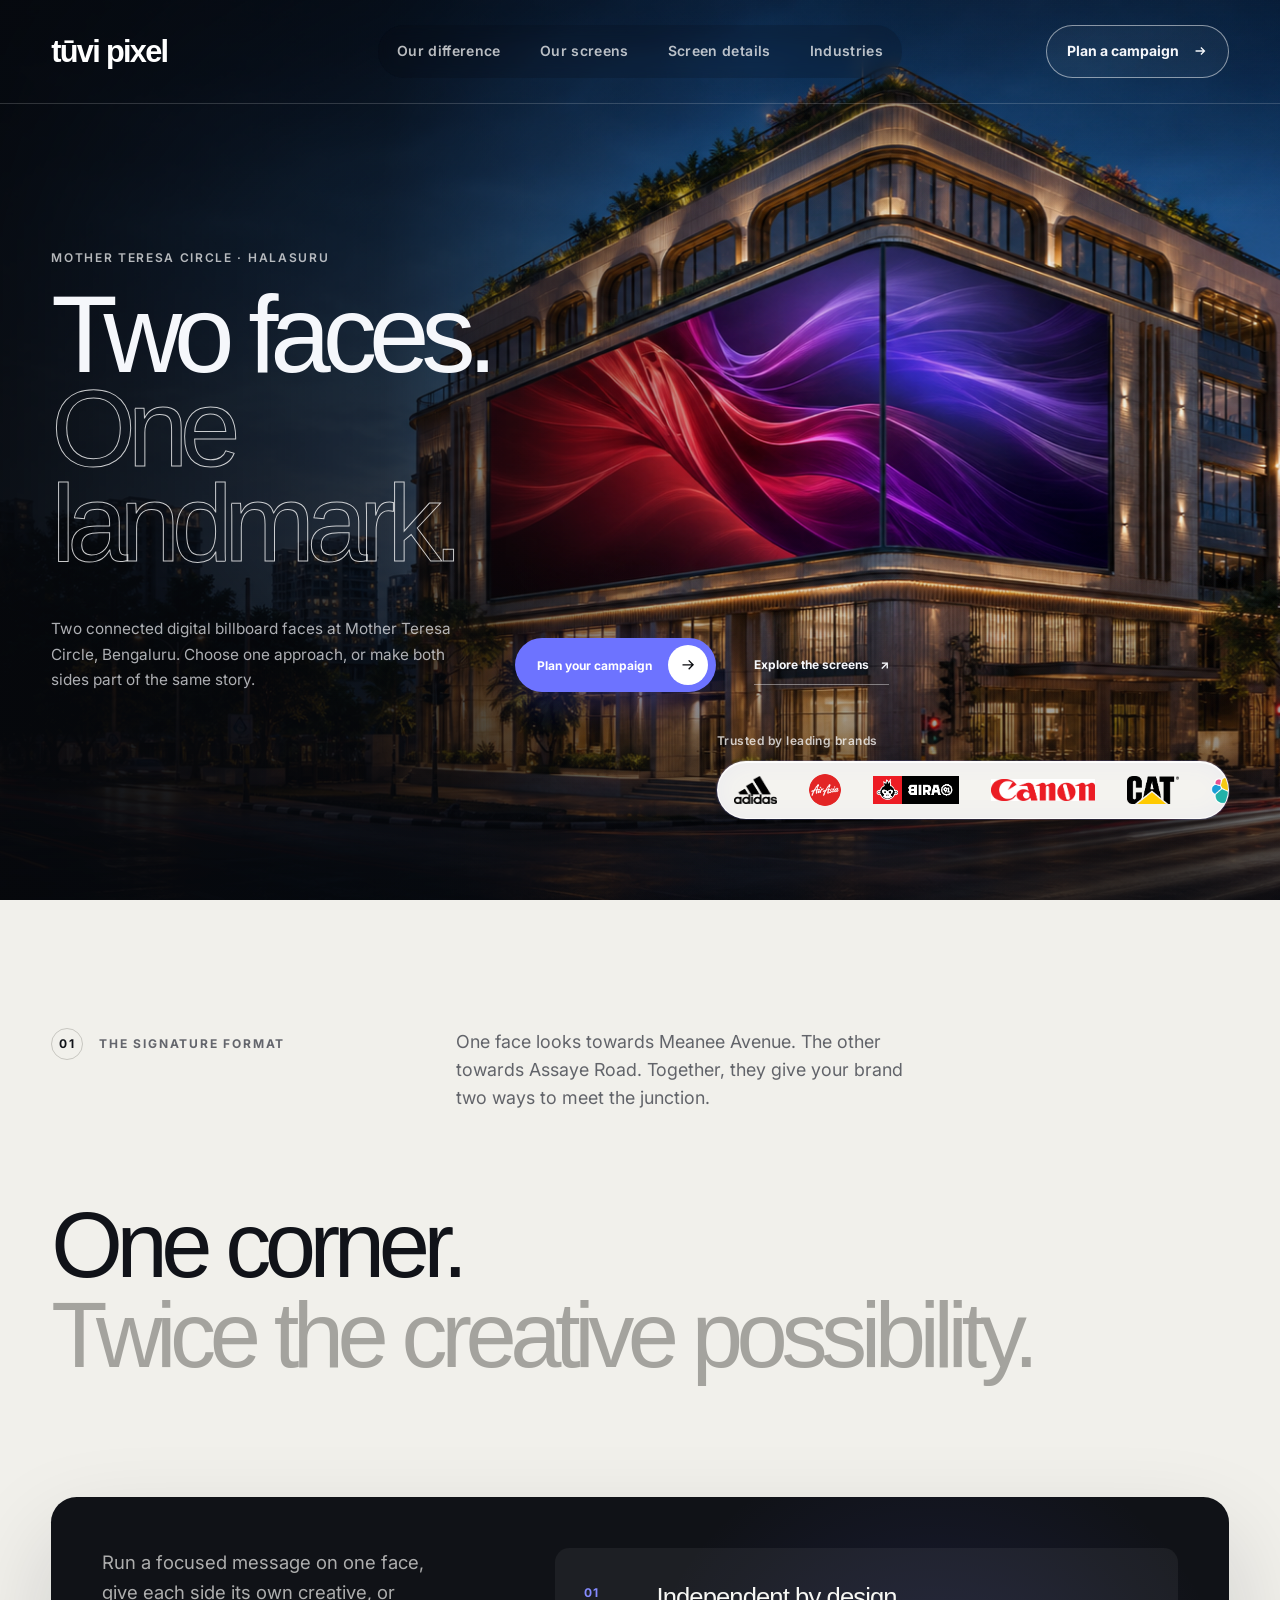
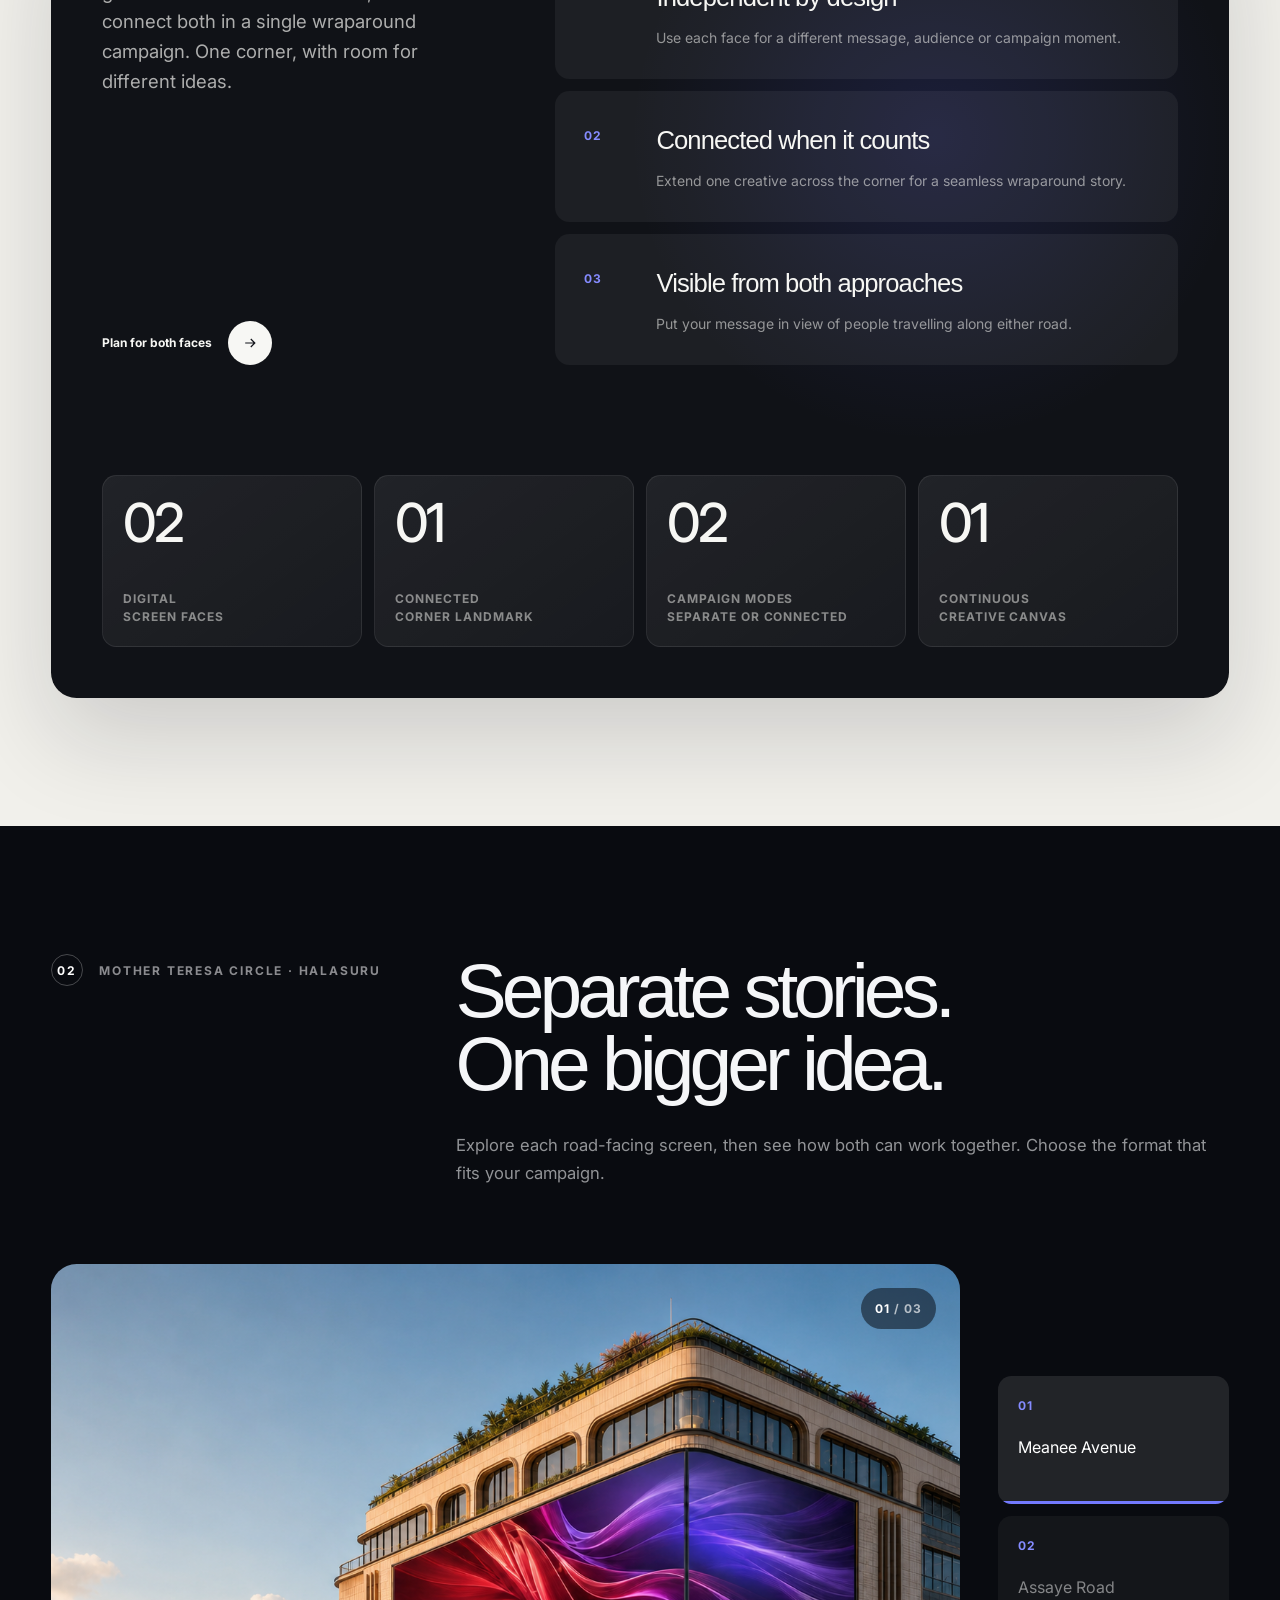
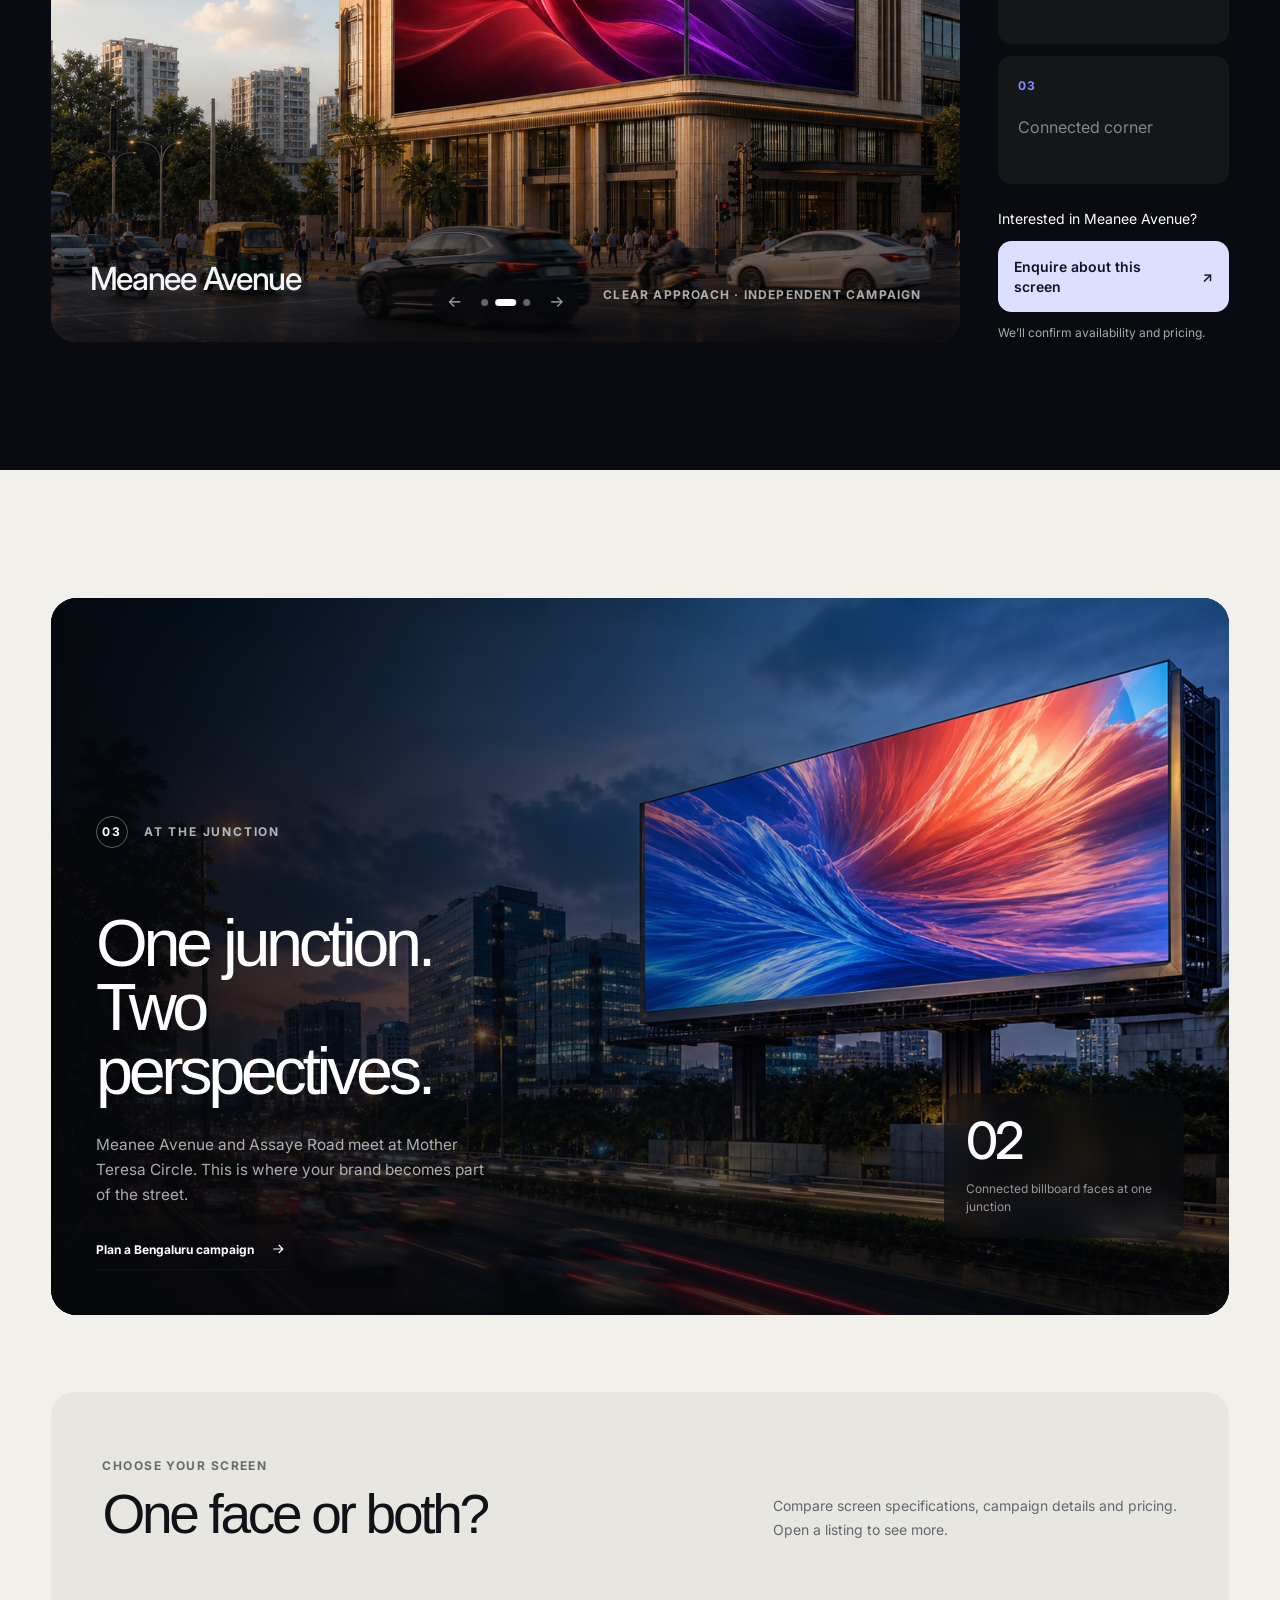
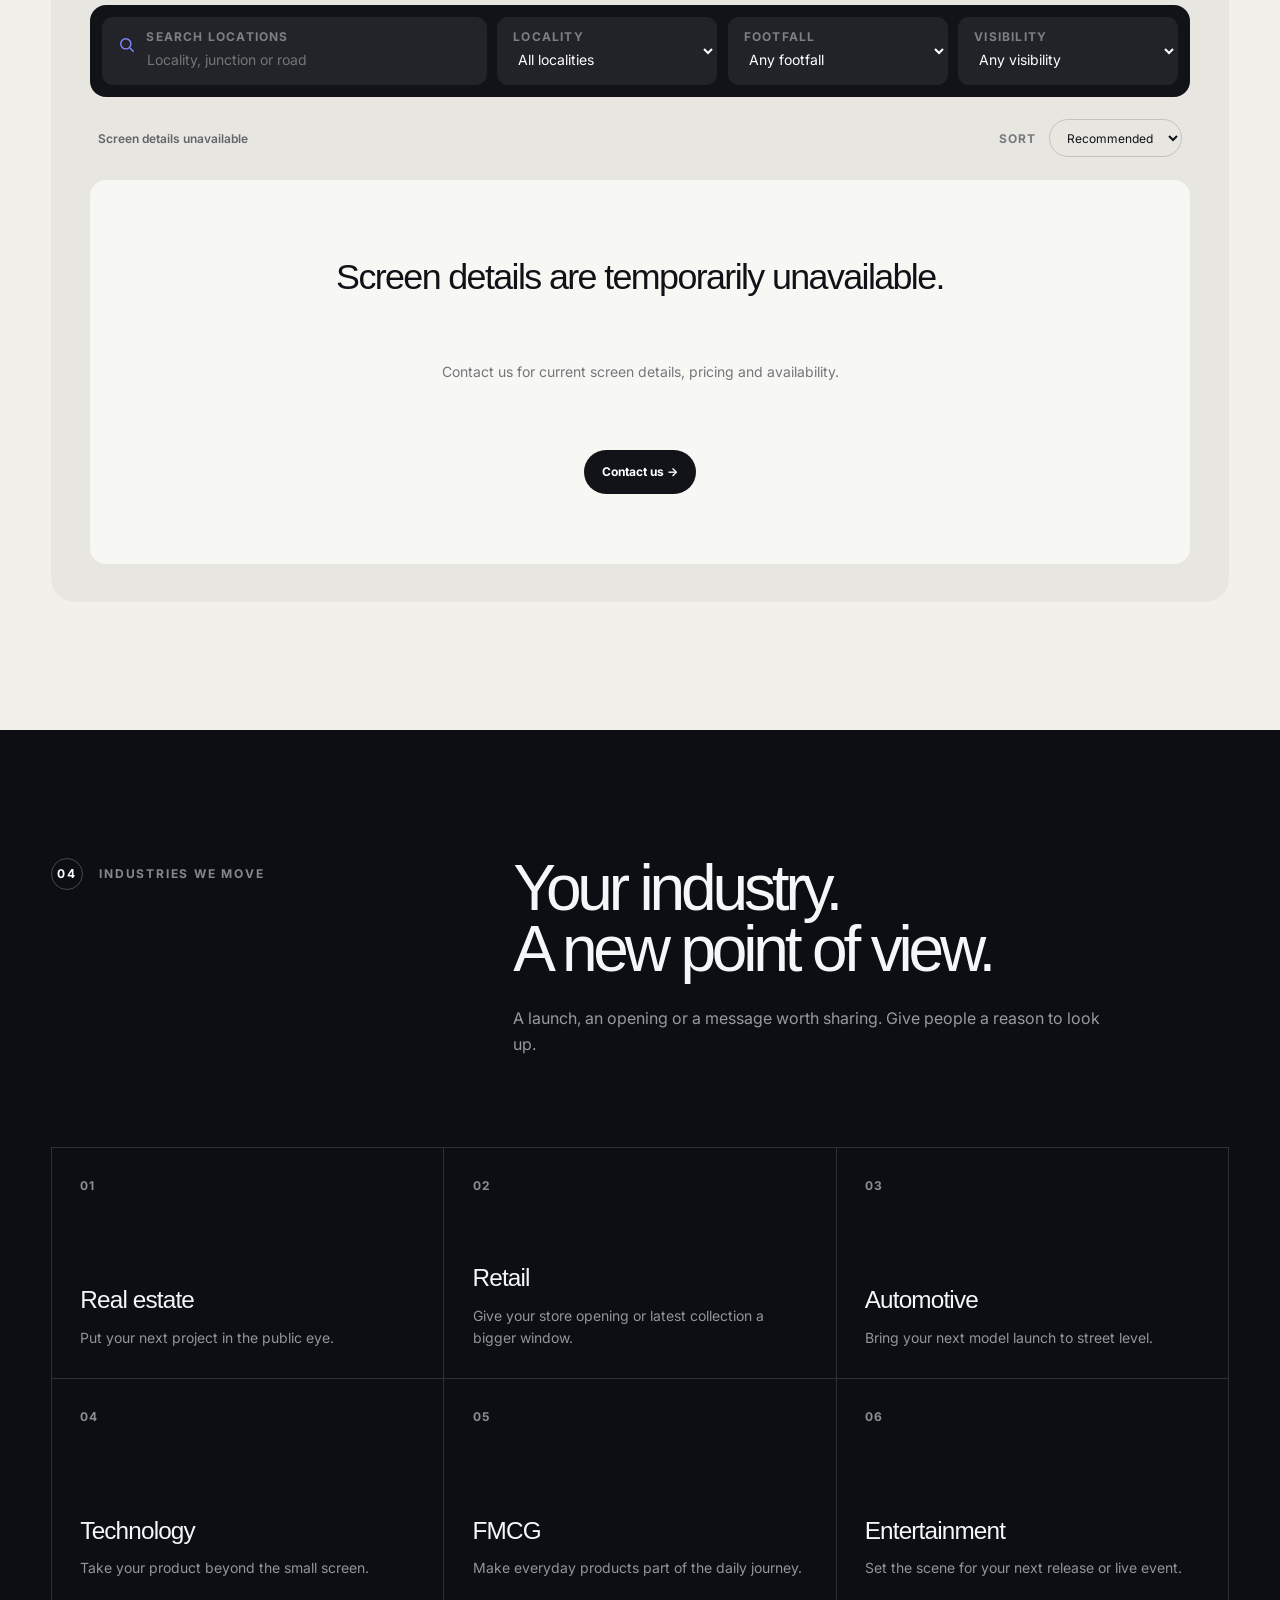
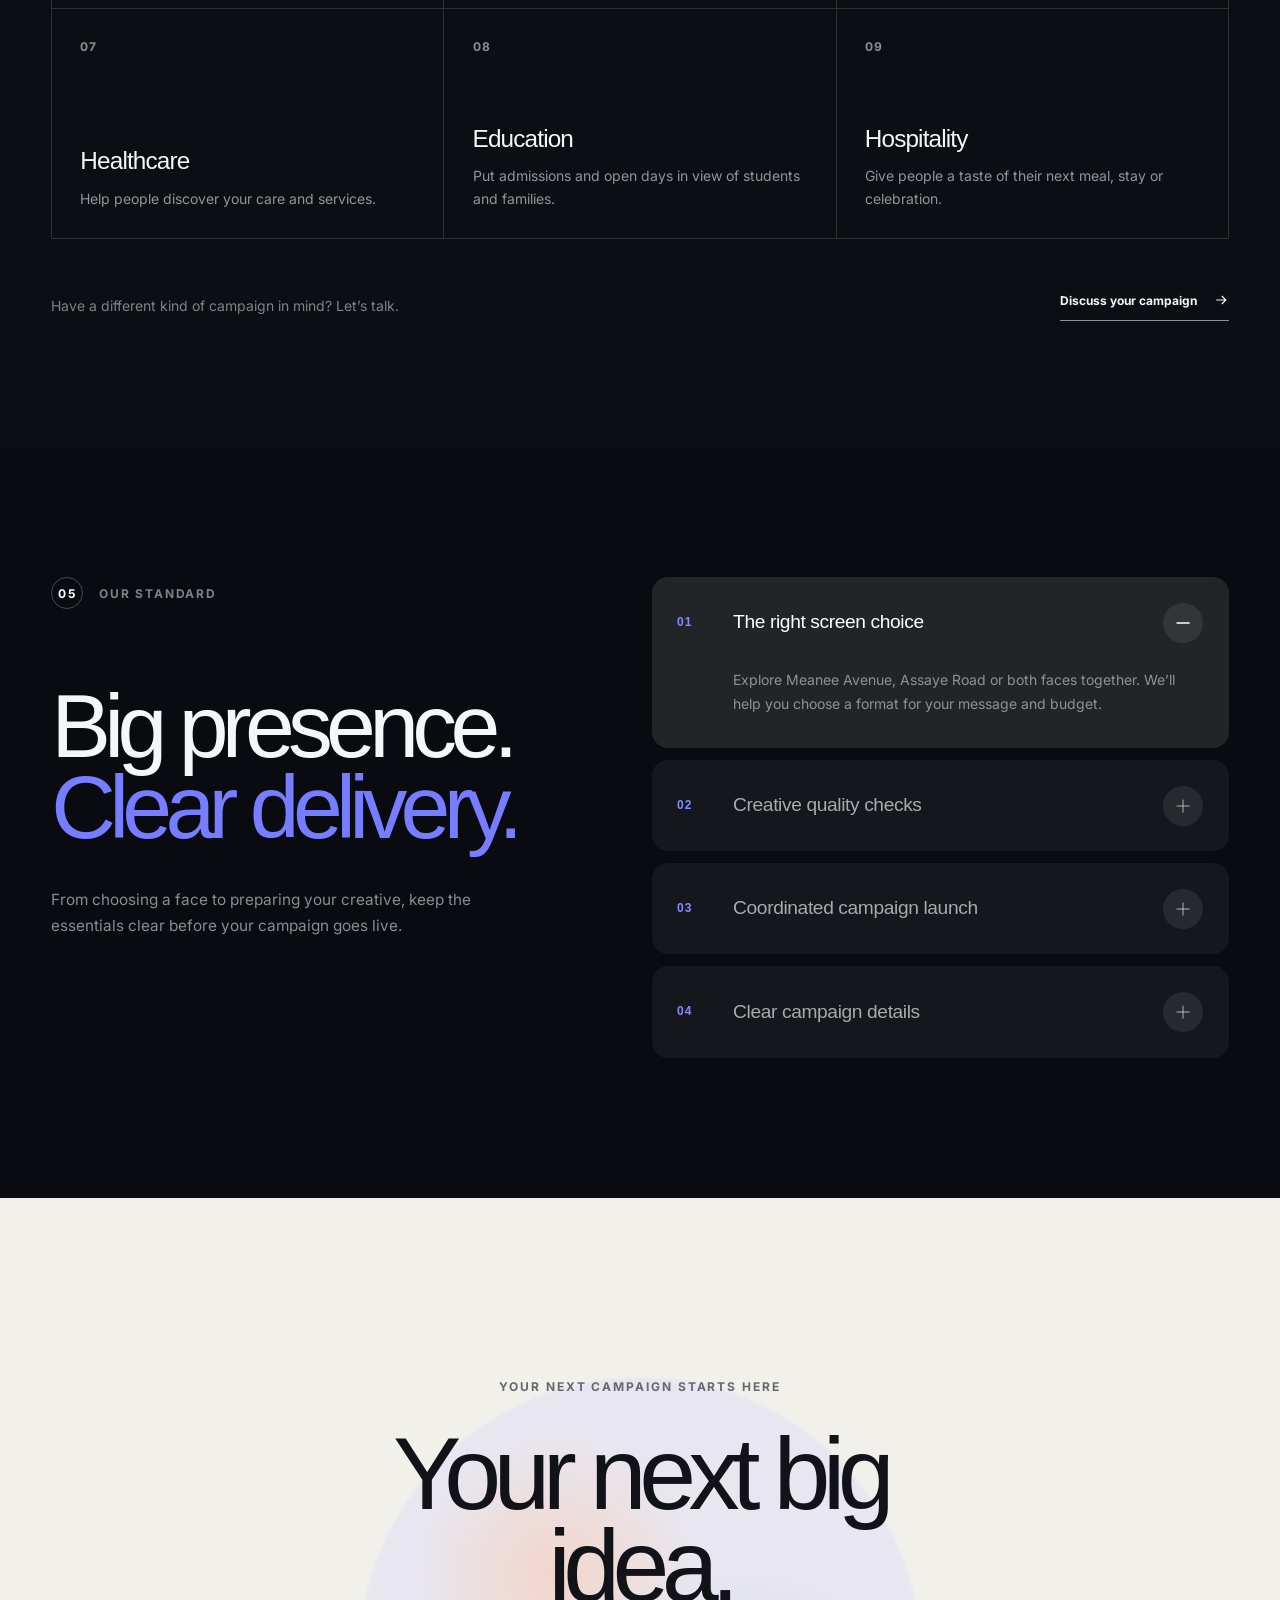
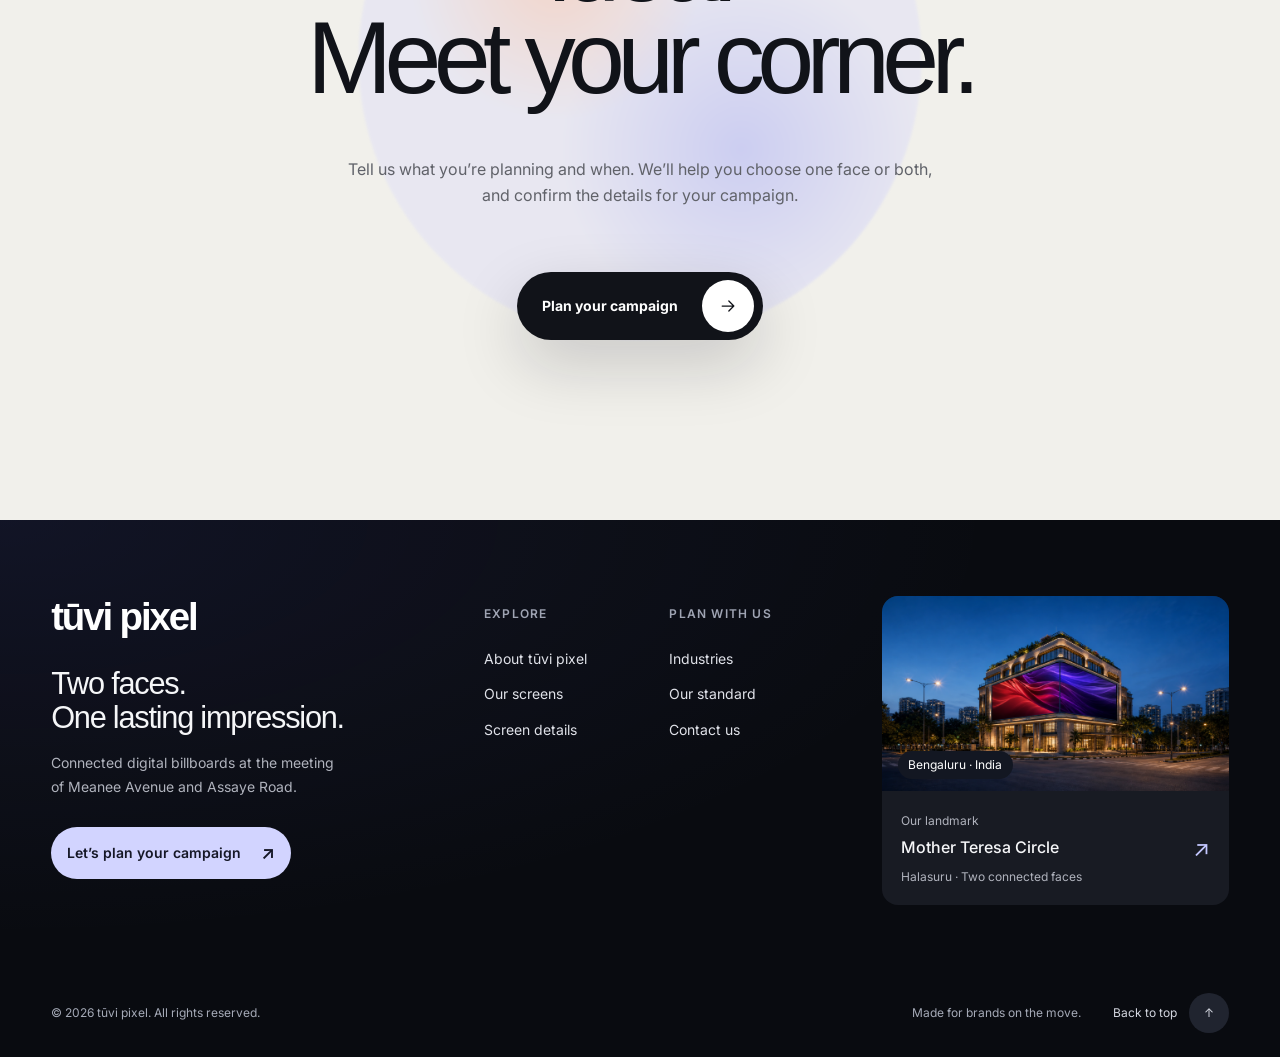
==== index.html @ e4ea53d4 "First commit" ====
<!doctype html>
<html lang="en">
  <head>
    <meta charset="UTF-8">
    <meta name="viewport" content="width=device-width, initial-scale=1">
    <meta
      name="description"
      content="Advertise with tūvi pixel at Mother Teresa Circle, Halasuru, Bengaluru. Choose Meanee Avenue, Assaye Road, or connect both billboard faces in one campaign."
    >
    <meta name="theme-color" content="#07090d">
    <title>tūvi pixel — Two Billboard Faces, One Landmark</title>
    <link rel="preload" href="assets/hero-corner-billboard-v2.png" as="image">
    <link rel="preconnect" href="https://fonts.googleapis.com">
    <link rel="preconnect" href="https://fonts.gstatic.com" crossorigin>
    <link href="https://fonts.googleapis.com/css2?family=Inter:wght@400;500;600;700&display=swap" rel="stylesheet">
    <link rel="stylesheet" href="styles.css">
    <link rel="SHORTCUT ICON" href="./assets/favicon.png">
    <script src="script.js" defer></script>
    <script src="inventory.js" defer></script>
  </head>
  <body>
    
    <a class="skip-link" href="#main-content">Skip to main content</a>

    <header class="site-header" data-header>
      <a class="brand" href="#" aria-label="tūvi pixel home">
        <!-- Text wordmark until approved logo artwork is available. -->
        <span class="brand__logo brand-wordmark">tūvi pixel</span>
      </a>

      <button
        class="menu-toggle"
        type="button"
        aria-expanded="false"
        aria-controls="primary-navigation"
        aria-label="Open navigation"
        data-menu-toggle
      >
        <span></span>
        <span></span>
      </button>

      <nav class="site-nav" id="primary-navigation" aria-label="Primary navigation" data-nav>
        <a href="#digital">Our difference</a>
        <a href="#formats">Our screens</a>
        <a href="#locations">Screen details</a>
        <a href="#industries">Industries</a>
      </nav>

      <a class="header-cta" href="contact.html">
        Plan a campaign
        <svg viewBox="0 0 18 18" aria-hidden="true">
          <path d="M4 9h10M10 5l4 4-4 4"></path>
        </svg>
      </a>
    </header>

    <main id="main-content">
      <section class="hero" aria-labelledby="hero-title">
        <div class="hero__media" aria-hidden="true">
          <img
            src="assets/hero-corner-billboard-v2.png"
            alt=""
            width="1680"
            height="943"
            fetchpriority="high"
            data-hero-image
          >
        </div>
        <div class="hero__shade" aria-hidden="true"></div>

        <div class="hero__content">
          <p class="hero__eyebrow reveal">Mother Teresa Circle · Halasuru</p>
          <h1 class="hero__title reveal" id="hero-title">
            Two faces.
            <span>One landmark.</span>
          </h1>

          <div class="hero__lower">
            <p class="hero__copy reveal">
              Two connected digital billboard faces at Mother Teresa Circle, Bengaluru.
              Choose one approach, or make both sides part of the same story.
            </p>

            <div class="hero__actions reveal">
              <a class="button button--primary" href="contact.html">
                Plan your campaign
                <span class="button__icon" aria-hidden="true">
                  <svg viewBox="0 0 20 20">
                    <path d="M4 10h12M11 5l5 5-5 5"></path>
                  </svg>
                </span>
              </a>
              <a class="text-link" href="#locations">
                Explore the screens
                <span aria-hidden="true">↗</span>
              </a>
            </div>
          </div>
        </div>

        <aside class="hero__proof reveal" aria-label="Selected client brands">
          <p>Trusted by leading brands</p>
          <div class="client-logo-marquee">
            <div class="client-logo-track">
              <div class="client-logo-group">
                <img src="assets/Client_Logos/addidas.png" alt="Adidas">
                <img src="assets/Client_Logos/airasia.jpg" alt="AirAsia">
                <img src="assets/Client_Logos/bira.png" alt="Bira">
                <img src="assets/Client_Logos/canon.jpg" alt="Canon">
                <img src="assets/Client_Logos/cat.png" alt="CAT">
                <img src="assets/Client_Logos/elastic.png" alt="Elastic">
                <img src="assets/Client_Logos/finastra.png" alt="Finastra">
                <img src="assets/Client_Logos/ge.jpg" alt="GE">
                <img src="assets/Client_Logos/RA.jpg" alt="RA">
                <img src="assets/Client_Logos/redhat.png" alt="Red Hat">
              </div>
              <div class="client-logo-group" aria-hidden="true">
                <img src="assets/Client_Logos/addidas.png" alt="">
                <img src="assets/Client_Logos/airasia.jpg" alt="">
                <img src="assets/Client_Logos/bira.png" alt="">
                <img src="assets/Client_Logos/canon.jpg" alt="">
                <img src="assets/Client_Logos/cat.png" alt="">
                <img src="assets/Client_Logos/elastic.png" alt="">
                <img src="assets/Client_Logos/finastra.png" alt="">
                <img src="assets/Client_Logos/ge.jpg" alt="">
                <img src="assets/Client_Logos/RA.jpg" alt="">
                <img src="assets/Client_Logos/redhat.png" alt="">
              </div>
            </div>
          </div>
        </aside>

      </section>

      <!-- Company introduction: establishes the brand position after the visual hero. -->
      <section class="introduction" id="digital" aria-labelledby="introduction-title">
        <div class="introduction__top scroll-reveal">
          <p class="section-label">
            <span>01</span>
            The signature format
          </p>
          <p class="introduction__lead">
            One face looks towards Meanee Avenue. The other towards Assaye Road.
            Together, they give your brand two ways to meet the junction.
          </p>
        </div>

        <div class="introduction__statement scroll-reveal">
          <h2 id="introduction-title">
            One corner.
            <span>Twice the creative possibility.</span>
          </h2>
        </div>

        <!-- Interactive value panel: a concise summary without repeating the hero imagery. -->
        <div class="impact-panel scroll-reveal" data-impact-panel>
          <div class="impact-panel__glow" aria-hidden="true"></div>

          <div class="impact-panel__intro">
            <p>
              Run a focused message on one face, give each side its own creative,
              or connect both in a single wraparound campaign.
              One corner, with room for different ideas.
            </p>

            <a class="impact-panel__link" href="#about">
              Plan for both faces
              <span aria-hidden="true">
                <svg viewBox="0 0 20 20">
                  <path d="M4 10h12M11 5l5 5-5 5"></path>
                </svg>
              </span>
            </a>
          </div>

          <div class="impact-panel__features">
            <article class="impact-feature">
              <span class="impact-feature__number">01</span>
              <div>
                <h3>Independent by design</h3>
                <p>Use each face for a different message, audience or campaign moment.</p>
              </div>
            </article>

            <article class="impact-feature">
              <span class="impact-feature__number">02</span>
              <div>
                <h3>Connected when it counts</h3>
                <p>Extend one creative across the corner for a seamless wraparound story.</p>
              </div>
            </article>

            <article class="impact-feature">
              <span class="impact-feature__number">03</span>
              <div>
                <h3>Visible from both approaches</h3>
                <p>Put your message in view of people travelling along either road.</p>
              </div>
            </article>
          </div>

          <!-- Product facts use only confirmed characteristics of the paired display. -->
          <div class="impact-panel__metrics" aria-label="Connected billboard format snapshot">
            <div>
              <strong>02</strong>
              <span>Digital<br>screen faces</span>
            </div>
            <div>
              <strong>01</strong>
              <span>Connected<br>corner landmark</span>
            </div>
            <div>
              <strong>02</strong>
              <span>Campaign modes<br>Separate or connected</span>
            </div>
            <div>
              <strong>01</strong>
              <span>Continuous<br>creative canvas</span>
            </div>
          </div>
        </div>
      </section>

      <!-- Paired-screen showcase: the same landmark can work in three creative modes. -->
      <section class="showcase" id="formats" aria-labelledby="showcase-title" data-showcase>
        <div class="showcase__header scroll-reveal">
          <p class="showcase__label">
            <span>02</span>
            Mother Teresa Circle · Halasuru
          </p>

          <div>
            <h2 id="showcase-title">Separate stories.<br>One bigger idea.</h2>
            <p>
              Explore each road-facing screen, then see how both can work together.
              Choose the format that fits your campaign.
            </p>
          </div>
        </div>

        <div class="showcase__stage scroll-reveal">
          <!-- Images share one frame and crossfade when a format tab is selected. -->
          <div class="showcase__images" aria-live="polite">
            <figure class="showcase-slide is-active" data-showcase-slide="0">
              <!-- Each approach has clear, active-street and campaign-led views. -->
              <div class="showcase-slide__gallery" data-slide-gallery>
                <img
                  class="is-active"
                  src="assets/meanee-avenue-01-clear.png"
                  alt="Clear view of the connected billboard from Meanee Avenue"
                  width="1672"
                  height="941"
                  loading="lazy"
                  data-gallery-image
                >
                <img
                  src="assets/meanee-avenue-02-street.png"
                  alt="Meanee Avenue billboard view with Bengaluru traffic and pedestrians"
                  width="1672"
                  height="941"
                  loading="lazy"
                  data-gallery-image
                >
                <img
                  src="assets/meanee-avenue-03-night.png"
                  alt="Night campaign view of the billboard from Meanee Avenue"
                  width="1672"
                  height="941"
                  loading="lazy"
                  data-gallery-image
                >
              </div>
              <figcaption>
                <span>Meanee Avenue</span>
                <span>Clear approach · Independent campaign</span>
              </figcaption>
              <div class="showcase-gallery-nav">
                <button type="button" data-gallery-previous aria-label="Previous Meanee Avenue image">←</button>
                <div class="showcase-gallery-dots" aria-label="Meanee Avenue image navigation">
                  <button class="is-active" type="button" data-gallery-dot="0" aria-label="Show Meanee Avenue image 1" aria-current="true"></button>
                  <button type="button" data-gallery-dot="1" aria-label="Show Meanee Avenue image 2"></button>
                  <button type="button" data-gallery-dot="2" aria-label="Show Meanee Avenue image 3"></button>
                </div>
                <button type="button" data-gallery-next aria-label="Next Meanee Avenue image">→</button>
              </div>
            </figure>

            <figure class="showcase-slide" data-showcase-slide="1" aria-hidden="true">
              <div class="showcase-slide__gallery" data-slide-gallery>
                <img
                  class="is-active"
                  src="assets/assaye-road-01-clear.png"
                  alt="Clear view of the connected billboard from Assaye Road"
                  width="1672"
                  height="941"
                  loading="lazy"
                  data-gallery-image
                >
                <img
                  src="assets/assaye-road-02-street.png"
                  alt="Assaye Road billboard view with Bengaluru traffic and pedestrians"
                  width="1672"
                  height="941"
                  loading="lazy"
                  data-gallery-image
                >
                <img
                  src="assets/assaye-road-03-evening.png"
                  alt="Evening campaign view of the billboard from Assaye Road"
                  width="1672"
                  height="941"
                  loading="lazy"
                  data-gallery-image
                >
              </div>
              <figcaption>
                <span>Assaye Road</span>
                <span>Second approach · Independent campaign</span>
              </figcaption>
              <div class="showcase-gallery-nav">
                <button type="button" data-gallery-previous aria-label="Previous Assaye Road image">←</button>
                <div class="showcase-gallery-dots" aria-label="Assaye Road image navigation">
                  <button class="is-active" type="button" data-gallery-dot="0" aria-label="Show Assaye Road image 1" aria-current="true"></button>
                  <button type="button" data-gallery-dot="1" aria-label="Show Assaye Road image 2"></button>
                  <button type="button" data-gallery-dot="2" aria-label="Show Assaye Road image 3"></button>
                </div>
                <button type="button" data-gallery-next aria-label="Next Assaye Road image">→</button>
              </div>
            </figure>

            <figure class="showcase-slide" data-showcase-slide="2" aria-hidden="true">
              <div class="showcase-slide__gallery" data-slide-gallery>
                <img
                  class="is-active"
                  src="assets/mother-teresa-circle-01-clear.png"
                  alt="Clear corner view of both billboard faces at Mother Teresa Circle"
                  width="1672"
                  height="941"
                  loading="lazy"
                  data-gallery-image
                >
                <img
                  src="assets/mother-teresa-circle-02-junction.png"
                  alt="Active Mother Teresa Circle junction with both billboard faces visible"
                  width="1672"
                  height="941"
                  loading="lazy"
                  data-gallery-image
                >
                <img
                  src="assets/mother-teresa-circle-03-campaign.png"
                  alt="Night view of both screens working as one continuous corner canvas"
                  width="1672"
                  height="941"
                  loading="lazy"
                  data-gallery-image
                >
              </div>
              <figcaption>
                <span>Mother Teresa Circle</span>
                <span>Two faces · One seamless campaign</span>
              </figcaption>
              <div class="showcase-gallery-nav">
                <button type="button" data-gallery-previous aria-label="Previous connected-canvas image">←</button>
                <div class="showcase-gallery-dots" aria-label="Connected-canvas image navigation">
                  <button class="is-active" type="button" data-gallery-dot="0" aria-label="Show connected-canvas image 1" aria-current="true"></button>
                  <button type="button" data-gallery-dot="1" aria-label="Show connected-canvas image 2"></button>
                  <button type="button" data-gallery-dot="2" aria-label="Show connected-canvas image 3"></button>
                </div>
                <button type="button" data-gallery-next aria-label="Next connected-canvas image">→</button>
              </div>
            </figure>

            <span class="showcase__counter" aria-hidden="true">
              <span data-showcase-current>01</span> / 03
            </span>
          </div>

          <div class="showcase__sidebar">
          <!-- Buttons use tab semantics; the enquiry link stays outside the tablist. -->
          <div class="showcase-tabs" role="tablist" aria-label="Connected billboard campaign modes">
            <button
              class="showcase-tab is-active"
              type="button"
              role="tab"
              aria-selected="true"
              tabindex="0"
              data-showcase-tab="0"
            >
              <span>01</span>
              Meanee Avenue
            </button>
            <button
              class="showcase-tab"
              type="button"
              role="tab"
              aria-selected="false"
              tabindex="-1"
              data-showcase-tab="1"
            >
              <span>02</span>
              Assaye Road
            </button>
            <button
              class="showcase-tab"
              type="button"
              role="tab"
              aria-selected="false"
              tabindex="-1"
              data-showcase-tab="2"
            >
              <span>03</span>
              Connected corner
            </button>
          </div>
          <div class="showcase__booking">
            <p data-showcase-selection>Interested in Meanee Avenue?</p>
            <a class="showcase__cta" href="contact.html?screen=meanee-avenue#enquiry-form" data-showcase-enquire>
              <span data-showcase-cta-label>Enquire about this screen</span>
              <span aria-hidden="true">↗</span>
            </a>
            <small>We’ll confirm availability and pricing.</small>
          </div>
          </div>
        </div>
      </section>

      <!-- Confirmed site facts only; audience figures require verified data before publication. -->
      <section class="locations" id="locations" aria-labelledby="locations-title">
        <div class="locations__header scroll-reveal">
          <!-- Dedicated Bengaluru visual shifts emphasis from typography to real-world scale. -->
          <div class="locations__header-media" aria-hidden="true">
            <img
              src="assets/bengaluru-location-spotlight.png"
              alt=""
              width="1821"
              height="864"
              loading="lazy"
            >
          </div>

          <div class="locations__header-content">
            <p class="locations__label">
              <span>03</span>
              At the junction
            </p>
            <h2 id="locations-title">One junction.<br>Two perspectives.</h2>
            <p>
              Meanee Avenue and Assaye Road meet at Mother Teresa Circle.
              This is where your brand becomes part of the street.
            </p>
            <a class="locations__link" href="#contact">
              Plan a Bengaluru campaign
              <svg viewBox="0 0 20 20" aria-hidden="true">
                <path d="M4 10h12M11 5l5 5-5 5"></path>
              </svg>
            </a>
          </div>

          <div class="locations__header-fact" aria-label="Billboard format">
            <strong>02</strong>
            <p>Connected billboard faces at one junction</p>
          </div>
        </div>

        <!-- Frontend-only inventory explorer populated from the published Google Sheet. -->
        <div class="inventory scroll-reveal" data-inventory>
          <div class="inventory__intro">
            <div>
              <p>Choose your screen</p>
              <h3>One face or both?</h3>
            </div>
            <p>Compare screen specifications, campaign details and pricing. Open a listing to see more.</p>
          </div>

          <form class="inventory-filters" data-inventory-filters>
            <div class="inventory-search">
              <label for="inventory-search">Search locations</label>
              <span aria-hidden="true">
                <svg viewBox="0 0 20 20">
                  <circle cx="8.5" cy="8.5" r="5.5"></circle>
                  <path d="m13 13 4 4"></path>
                </svg>
              </span>
              <input id="inventory-search" type="search" placeholder="Locality, junction or road" autocomplete="off" data-inventory-search>
            </div>
            <div class="inventory-select">
              <label for="inventory-locality">Locality</label>
              <select id="inventory-locality" data-inventory-locality>
                <option value="">All localities</option>
              </select>
            </div>
            <div class="inventory-select">
              <label for="inventory-footfall">Footfall</label>
              <select id="inventory-footfall" data-inventory-footfall>
                <option value="">Any footfall</option>
                <option value="high">High</option>
                <option value="medium">Medium</option>
                <option value="low">Low</option>
              </select>
            </div>
            <div class="inventory-select">
              <label for="inventory-visibility">Visibility</label>
              <select id="inventory-visibility" data-inventory-visibility>
                <option value="">Any visibility</option>
                <option value="high">High</option>
                <option value="medium">Medium</option>
                <option value="low">Low</option>
              </select>
            </div>
          </form>

          <div class="inventory-toolbar">
            <p aria-live="polite" data-inventory-count>Loading screen details…</p>
            <div>
              <button type="button" data-inventory-clear hidden>Clear filters</button>
              <label for="inventory-sort">Sort</label>
              <select id="inventory-sort" data-inventory-sort>
                <option value="recommended">Recommended</option>
                <option value="footfall">Highest footfall</option>
                <option value="size">Largest display</option>
                <option value="locality">Locality A–Z</option>
              </select>
            </div>
          </div>

          <div class="inventory-grid" data-inventory-grid aria-busy="true">
            <div class="inventory-skeleton"></div>
            <div class="inventory-skeleton"></div>
            <div class="inventory-skeleton"></div>
            <div class="inventory-skeleton"></div>
            <div class="inventory-skeleton"></div>
            <div class="inventory-skeleton"></div>
          </div>

          <div class="inventory-carousel-controls" aria-label="Billboard carousel controls">
            <span>Swipe to explore</span>
            <div>
              <button type="button" aria-label="Previous billboard" data-inventory-previous>←</button>
              <button type="button" aria-label="Next billboard" data-inventory-next>→</button>
            </div>
          </div>

          <div class="inventory-empty" data-inventory-empty hidden>
            <h4>No billboards match these filters.</h4>
            <p>Try another locality or remove one of the selected filters.</p>
            <button type="button" data-inventory-empty-clear>Clear all filters</button>
          </div>
          <div class="inventory-error" data-inventory-error hidden>
            <h4>Screen details are temporarily unavailable.</h4>
            <p>Contact us for current screen details, pricing and availability.</p>
            <a href="contact.html">Contact us <span aria-hidden="true">→</span></a>
          </div>
          <button class="inventory-load-more" type="button" data-inventory-load-more hidden>
            Load more locations <span aria-hidden="true">↓</span>
          </button>
        </div>
      </section>

      <!-- Billboard detail drawer keeps result context visible on desktop. -->
      <div class="inventory-drawer" data-inventory-drawer hidden>
        <button class="inventory-drawer__backdrop" type="button" aria-label="Close billboard details" data-inventory-drawer-close></button>
        <aside class="inventory-drawer__panel" role="dialog" aria-modal="true" aria-labelledby="inventory-drawer-title" tabindex="-1" data-inventory-drawer-panel>
          <div class="inventory-drawer__gallery" data-drawer-gallery>
            <div class="inventory-drawer__top">
              <span data-drawer-id>Billboard</span>
              <button type="button" aria-label="Close billboard details" data-inventory-drawer-close>
                <span></span><span></span>
              </button>
            </div>
            <div class="inventory-drawer__images" data-drawer-images></div>
            <div class="inventory-drawer__gallery-controls">
              <div data-drawer-dots aria-label="Image selection"></div>
              <div>
                <button type="button" aria-label="Previous image" data-drawer-previous>←</button>
                <button type="button" aria-label="Next image" data-drawer-next>→</button>
              </div>
            </div>
          </div>
          <div class="inventory-drawer__hero">
            <span data-drawer-media>LED billboard</span>
            <h3 id="inventory-drawer-title" data-drawer-title></h3>
            <p data-drawer-locality></p>
          </div>
          <div class="inventory-drawer__body">
            <section><h4>Audience and visibility</h4><dl data-drawer-audience></dl></section>
            <section><h4>Media specifications</h4><dl data-drawer-specifications></dl></section>
            <section><h4>Playback and campaign</h4><dl data-drawer-playback></dl></section>
          </div>
          <div class="inventory-drawer__actions">
            <a href="#" target="_blank" rel="noopener noreferrer" data-drawer-map hidden>View on map <span aria-hidden="true">↗</span></a>
            <a href="#" target="_blank" rel="noopener noreferrer" data-drawer-street-view hidden>Open Street View <span aria-hidden="true">↗</span></a>
            <a href="contact.html" data-drawer-enquire>Enquire about this billboard <span aria-hidden="true">→</span></a>
          </div>
        </aside>
      </div>

      <!-- Industries served: outcome-led cards rather than generic category labels. -->
      <section class="industries" id="industries" aria-labelledby="industries-title">
        <div class="industries__header scroll-reveal">
          <p class="industries__label">
            <span>04</span>
            Industries we move
          </p>

          <div>
            <h2 id="industries-title">Your industry.<br>A new point of view.</h2>
            <p>
              A launch, an opening or a message worth sharing.
              Give people a reason to look up.
            </p>
          </div>
        </div>

        <!-- Informational cards remain non-interactive because they do not open another page. -->
        <div class="industry-grid scroll-reveal">
          <article class="industry-card">
            <span class="industry-card__index">01</span>
            <div>
              <h3>Real estate</h3>
              <p>Put your next project in the public eye.</p>
            </div>
          </article>

          <article class="industry-card">
            <span class="industry-card__index">02</span>
            <div>
              <h3>Retail</h3>
              <p>Give your store opening or latest collection a bigger window.</p>
            </div>
          </article>

          <article class="industry-card">
            <span class="industry-card__index">03</span>
            <div>
              <h3>Automotive</h3>
              <p>Bring your next model launch to street level.</p>
            </div>
          </article>

          <article class="industry-card">
            <span class="industry-card__index">04</span>
            <div>
              <h3>Technology</h3>
              <p>Take your product beyond the small screen.</p>
            </div>
          </article>

          <article class="industry-card">
            <span class="industry-card__index">05</span>
            <div>
              <h3>FMCG</h3>
              <p>Make everyday products part of the daily journey.</p>
            </div>
          </article>

          <article class="industry-card">
            <span class="industry-card__index">06</span>
            <div>
              <h3>Entertainment</h3>
              <p>Set the scene for your next release or live event.</p>
            </div>
          </article>

          <article class="industry-card">
            <span class="industry-card__index">07</span>
            <div>
              <h3>Healthcare</h3>
              <p>Help people discover your care and services.</p>
            </div>
          </article>

          <article class="industry-card">
            <span class="industry-card__index">08</span>
            <div>
              <h3>Education</h3>
              <p>Put admissions and open days in view of students and families.</p>
            </div>
          </article>

          <article class="industry-card">
            <span class="industry-card__index">09</span>
            <div>
              <h3>Hospitality</h3>
              <p>Give people a taste of their next meal, stay or celebration.</p>
            </div>
          </article>
        </div>

        <div class="industries__footer scroll-reveal">
          <p>Have a different kind of campaign in mind? Let’s talk.</p>
          <a href="contact.html">
            Discuss your campaign
            <svg viewBox="0 0 20 20" aria-hidden="true">
              <path d="M4 10h12M11 5l5 5-5 5"></path>
            </svg>
          </a>
        </div>
      </section>

      <!-- Campaign assurance: concrete deliverables that establish trust without invented claims. -->
      <section class="assurance" id="work" aria-labelledby="assurance-title">
        <div class="assurance__statement scroll-reveal">
          <p class="assurance__label">
            <span>05</span>
            Our standard
          </p>

          <h2 id="assurance-title">
            Big presence.
            <span>Clear delivery.</span>
          </h2>

          <p>
            From choosing a face to preparing your creative,
            keep the essentials clear before your campaign goes live.
          </p>
        </div>
  
        <!-- Accessible accordion: one assurance detail remains open at a time. -->
        <div class="assurance-list scroll-reveal" data-assurance-list>
          <article class="assurance-item is-open">
            <h3>
              <button
                type="button"
                aria-expanded="true"
                aria-controls="assurance-panel-1"
                id="assurance-trigger-1"
                data-assurance-trigger
              >
                <span class="assurance-item__number">01</span>
                <span>The right screen choice</span>
                <span class="assurance-item__toggle" aria-hidden="true"></span>
              </button>
            </h3>
            <div
              class="assurance-item__panel"
              id="assurance-panel-1"
              role="region"
              aria-labelledby="assurance-trigger-1"
            >
              <p>
                Explore Meanee Avenue, Assaye Road or both faces together.
                We’ll help you choose a format for your message and budget.
              </p>
            </div>
          </article>

          <article class="assurance-item">
            <h3>
              <button
                type="button"
                aria-expanded="false"
                aria-controls="assurance-panel-2"
                id="assurance-trigger-2"
                data-assurance-trigger
              >
                <span class="assurance-item__number">02</span>
                <span>Creative quality checks</span>
                <span class="assurance-item__toggle" aria-hidden="true"></span>
              </button>
            </h3>
            <div
              class="assurance-item__panel"
              id="assurance-panel-2"
              role="region"
              aria-labelledby="assurance-trigger-2"
              hidden
            >
              <p>
                Confirm dimensions, file requirements and readability
                so your creative is ready for the screen.
              </p>
            </div>
          </article>

          <article class="assurance-item">
            <h3>
              <button
                type="button"
                aria-expanded="false"
                aria-controls="assurance-panel-3"
                id="assurance-trigger-3"
                data-assurance-trigger
              >
                <span class="assurance-item__number">03</span>
                <span>Coordinated campaign launch</span>
                <span class="assurance-item__toggle" aria-hidden="true"></span>
              </button>
            </h3>
            <div
              class="assurance-item__panel"
              id="assurance-panel-3"
              role="region"
              aria-labelledby="assurance-trigger-3"
              hidden
            >
              <p>
                Agree on campaign dates, slot length and creative delivery
                before your scheduled launch.
              </p>
            </div>
          </article>

          <article class="assurance-item">
            <h3>
              <button
                type="button"
                aria-expanded="false"
                aria-controls="assurance-panel-4"
                id="assurance-trigger-4"
                data-assurance-trigger
              >
                <span class="assurance-item__number">04</span>
                <span>Clear campaign details</span>
                <span class="assurance-item__toggle" aria-hidden="true"></span>
              </button>
            </h3>
            <div
              class="assurance-item__panel"
              id="assurance-panel-4"
              role="region"
              aria-labelledby="assurance-trigger-4"
              hidden
            >
              <p>
                Review the selected screen, campaign duration and pricing
                with our team before you book.
              </p>
            </div>
          </article>
        </div>
      </section>

      <div id="about" aria-hidden="true"></div>

      <!-- Final conversion section: contact destination can be updated in one link. -->
      <section class="final-cta" id="contact" aria-labelledby="final-cta-title">
        <div class="final-cta__orb" aria-hidden="true"></div>
        <p class="final-cta__label scroll-reveal">
          Your next campaign starts here
        </p>

        <h2 class="scroll-reveal" id="final-cta-title">
          Your next big idea.<br>Meet your corner.
        </h2>

        <p class="final-cta__copy scroll-reveal">
          Tell us what you’re planning and when. We’ll help you choose
          one face or both, and confirm the details for your campaign.
        </p>

        <!-- Primary enquiry link uses the shared contact page. -->
        <a class="final-cta__button scroll-reveal" href="contact.html" aria-label="Plan a campaign with tūvi pixel">
          <span>Plan your campaign</span>
          <span aria-hidden="true">
            <svg viewBox="0 0 24 24">
              <path d="M5 12h14M13 6l6 6-6 6"></path>
            </svg>
          </span>
        </a>
      </section>
    </main>

    <!-- Site footer: navigation is connected to completed homepage sections. -->
    <footer class="site-footer" aria-label="Site footer">
      <!-- Shared footer: keep navigation and location details consistent on both pages. -->
      <div class="site-footer__top">
        <div class="footer-identity">
          <a class="footer-brand" href="index.html" aria-label="tūvi pixel home">
            <span class="brand-wordmark">tūvi pixel</span>
          </a>
          <p class="footer-identity__headline">Two faces.<br>One lasting impression.</p>
          <p class="footer-identity__copy">Connected digital billboards at the meeting of Meanee Avenue and Assaye Road.</p>
          <a class="footer-contact" href="contact.html">
            Let’s plan your campaign <span aria-hidden="true">↗</span>
          </a>
        </div>

        <nav class="footer-nav" aria-label="Footer navigation">
          <div>
            <h2>Explore</h2>
            <a href="#digital">About tūvi pixel</a>
            <a href="#formats">Our screens</a>
            <a href="#locations">Screen details</a>
          </div>
          <div>
            <h2>Plan with us</h2>
            <a href="#industries">Industries</a>
            <a href="#work">Our standard</a>
            <a href="contact.html">Contact us</a>
          </div>
        </nav>

        <a class="footer-location" href="#formats" aria-label="Explore our screens at Mother Teresa Circle">
          <div class="footer-location__image">
            <img src="assets/mother-teresa-circle-01-clear.png" alt="Concept illustration of the connected corner billboard" width="1672" height="941" loading="lazy">
            <span>Bengaluru · India</span>
          </div>
          <div class="footer-location__caption">
            <div>
              <span>Our landmark</span>
              <strong>Mother Teresa Circle</strong>
              <p>Halasuru · Two connected faces</p>
            </div>
            <span class="footer-location__arrow" aria-hidden="true">↗</span>
          </div>
        </a>
      </div>

      <div class="site-footer__bottom">
        <p>© <span data-current-year>2026</span> tūvi pixel. All rights reserved.</p>
        <p class="footer-signoff">Made for brands on the move.</p>
        <button type="button" data-back-to-top>
          Back to top <span aria-hidden="true">↑</span>
        </button>
      </div>
    </footer>
  </body>
</html>
---- styles.css ----
:root {
  --font-heading: "Helvetica Neue", Helvetica, Arial, sans-serif;
  --font-text: "Inter", Arial, sans-serif;
  --text-xs: 0.75rem;
  --text-sm: 0.875rem;
  --text-base: 1rem;
  --text-lead: 1.125rem;
  --ink: #f5f7fb;
  --muted: rgba(245, 247, 251, 0.7);
  --line: rgba(255, 255, 255, 0.17);
  --dark: #07090d;
  --accent: #6d73ff;
  --accent-bright: #9296ff;
  --header-height: 104px;
  --page-gutter: clamp(1.25rem, 4vw, 4.75rem);
}

* {
  box-sizing: border-box;
}

html {
  scroll-behavior: smooth;
}

body {
  margin: 0;
  color: var(--ink);
  background: var(--dark);
  font-family: var(--font-text);
  font-size: var(--text-base);
  font-weight: 400;
  line-height: 1.6;
  -webkit-font-smoothing: antialiased;
}

h1,
h2,
h3,
h4,
h5,
h6 {
  font-family: var(--font-heading);
  font-weight: 500;
}

p {
  font-weight: 400;
}

button,
label,
strong,
b {
  font-weight: 600;
}

a {
  color: inherit;
  text-decoration: none;
}

button {
  color: inherit;
  font: inherit;
}

.skip-link {
  position: fixed;
  z-index: 100;
  top: 1rem;
  left: 1rem;
  padding: 0.7rem 1rem;
  color: var(--dark);
  background: white;
  border-radius: 999px;
  transform: translateY(-160%);
  transition: transform 180ms ease;
}

.skip-link:focus {
  transform: translateY(0);
}

.site-header {
  position: fixed;
  z-index: 20;
  inset: 0 0 auto;
  display: grid;
  grid-template-columns: 1fr auto 1fr;
  align-items: center;
  min-height: var(--header-height);
  padding: 0 var(--page-gutter);
  border-bottom: 1px solid var(--line);
  transition:
    min-height 300ms ease,
    background 300ms ease,
    backdrop-filter 300ms ease;
}

.site-header.is-scrolled {
  min-height: 76px;
  background: rgba(7, 9, 13, 0.82);
  backdrop-filter: blur(16px);
}

.brand {
  display: inline-flex;
  align-items: center;
  justify-self: start;
  min-width: 0;
}

/* Live-text wordmark: replace when approved logo artwork is available. */
.brand-wordmark {
  font-family: var(--font-heading);
  font-size: clamp(1.75rem, 2.4vw, 2.25rem);
  font-weight: 600;
  letter-spacing: -0.055em;
  line-height: 1.1;
  color: #fff;
  white-space: nowrap;
}

.brand__logo {
  display: block;
  width: clamp(9.5rem, 12vw, 12rem);
  height: auto;
  object-fit: contain;
  transition:
    opacity 250ms ease,
    transform 250ms ease;
}

.brand:hover .brand__logo,
.brand:focus-visible .brand__logo {
  opacity: 0.82;
  transform: translateY(-0.1rem);
}

.site-nav {
  display: flex;
  align-items: center;
  gap: clamp(0.25rem, 0.8vw, 0.75rem);
  padding: 0.3rem;
  background: rgba(7, 9, 13, 0.16);
  border-radius: 999px;
  backdrop-filter: blur(8px);
}

.site-nav a {
  position: relative;
  padding: 0.65rem 0.9rem;
  color: rgba(255, 255, 255, 0.72);
  border-radius: 999px;
  font-size: var(--text-sm);
  font-weight: 600;
  letter-spacing: 0.025em;
  white-space: nowrap;
  transition:
    color 220ms ease,
    background 220ms ease;
}

.site-nav a::after {
  display: none;
}

.site-nav a:hover,
.site-nav a:focus-visible,
.site-nav a.is-active {
  color: white;
  background: rgba(255, 255, 255, 0.1);
}

.site-nav a.is-active {
  box-shadow: inset 0 0 0 1px rgba(255, 255, 255, 0.1);
}

.header-cta {
  display: inline-flex;
  align-items: center;
  justify-self: end;
  gap: 0.8rem;
  padding: 0.88rem 1.25rem;
  border: 1px solid rgba(255, 255, 255, 0.5);
  border-radius: 999px;
  font-size: var(--text-sm);
  font-weight: 700;
  white-space: nowrap;
  background: rgba(255, 255, 255, 0.04);
  box-shadow: inset 0 0 0 0 white;
  transition:
    color 220ms ease,
    background 220ms ease,
    border-color 220ms ease,
    transform 220ms ease;
}

.header-cta:hover,
.header-cta:focus-visible {
  color: var(--dark);
  background: white;
  border-color: white;
  transform: translateY(-0.12rem);
}

.header-cta svg {
  width: 1rem;
  fill: none;
  stroke: currentColor;
  stroke-width: 1.5;
}

.menu-toggle {
  display: none;
  border: 0;
  background: transparent;
}

.hero {
  position: relative;
  display: flex;
  align-items: center;
  min-height: 100svh;
  isolation: isolate;
  overflow: hidden;
}

.hero__media,
.hero__shade {
  position: absolute;
  z-index: -3;
  inset: 0;
}

.hero__media img {
  width: 100%;
  height: 100%;
  object-fit: cover;
  object-position: center;
  scale: 1.01;
  will-change: transform;
}

.hero__shade {
  z-index: -2;
  background:
    linear-gradient(90deg, rgba(6, 8, 12, 0.94) 0%, rgba(6, 8, 12, 0.72) 30%, rgba(6, 8, 12, 0.06) 59%),
    linear-gradient(0deg, rgba(6, 8, 12, 0.72) 0%, transparent 38%),
    linear-gradient(180deg, rgba(6, 8, 12, 0.52), transparent 25%);
}

.hero__content {
  width: min(69rem, 78vw);
  margin-top: calc(var(--header-height) * 0.7);
  padding: 5rem var(--page-gutter) 7rem;
}

.hero__eyebrow {
  margin: 0 0 1.25rem;
  color: rgba(255, 255, 255, 0.7);
  font-size: var(--text-xs);
  font-weight: 600;
  letter-spacing: 0.14em;
  text-transform: uppercase;
}

.hero__title {
  max-width: 9ch;
  margin: 0;
  font-size: clamp(4rem, 8.5vw, 8.6rem);
  font-weight: 500;
  line-height: 0.87;
  letter-spacing: -0.075em;
}

.hero__title span {
  display: block;
  color: transparent;
  -webkit-text-stroke: 1px rgba(255, 255, 255, 0.78);
}

.hero__lower {
  display: grid;
  grid-template-columns: minmax(17rem, 25rem) auto;
  gap: clamp(2rem, 5vw, 5rem);
  align-items: end;
  margin-top: clamp(2rem, 5vh, 4rem);
}

.hero__copy {
  margin: 0;
  color: var(--muted);
  font-size: clamp(0.95rem, 1.2vw, 1.08rem);
  line-height: 1.65;
}

.hero__actions {
  display: flex;
  align-items: center;
  gap: clamp(1.5rem, 3vw, 3rem);
}

.button {
  display: inline-flex;
  align-items: center;
  gap: 1rem;
  padding: 0.45rem 0.5rem 0.45rem 1.35rem;
  border-radius: 999px;
  font-size: var(--text-xs);
  font-weight: 700;
  white-space: nowrap;
}

.button--primary {
  color: white;
  background: var(--accent);
  box-shadow: 0 10px 40px rgba(69, 76, 255, 0.25);
  transition:
    background 220ms ease,
    transform 220ms ease;
}

.button--primary:hover,
.button--primary:focus-visible {
  background: var(--accent-bright);
  transform: translateY(-2px);
}

.button__icon {
  display: grid;
  place-items: center;
  width: 2.5rem;
  aspect-ratio: 1;
  color: var(--dark);
  background: white;
  border-radius: 50%;
}

.button__icon svg {
  width: 1.1rem;
  fill: none;
  stroke: currentColor;
  stroke-width: 1.5;
}

.text-link {
  display: inline-flex;
  gap: 0.65rem;
  align-items: center;
  padding: 0.6rem 0;
  border-bottom: 1px solid rgba(255, 255, 255, 0.4);
  font-size: var(--text-xs);
  font-weight: 700;
  white-space: nowrap;
  transition: border-color 200ms ease;
}

.text-link:hover,
.text-link:focus-visible {
  border-color: white;
}

.hero__proof {
  position: absolute;
  right: var(--page-gutter);
  bottom: clamp(3.5rem, 9vh, 6rem);
  width: min(34rem, 40vw);
}

.hero__proof > p {
  margin: 0 0 0.65rem;
  color: rgba(255, 255, 255, 0.76);
  font-size: var(--text-xs);
  font-weight: 600;
  letter-spacing: 0.04em;
}

.client-logo-marquee {
  position: relative;
  padding: 0.75rem 0;
  background: #f4f3ef;
  border: 1px solid rgba(255, 255, 255, 0.72);
  border-radius: 999px;
  box-shadow:
    0 0.8rem 2.5rem rgba(0, 0, 0, 0.24),
    0 0 0 1px rgba(126, 133, 255, 0.18),
    inset 0 1px 0 rgba(255, 255, 255, 0.9),
    inset 0 0 1.5rem rgba(109, 115, 255, 0.06);
  overflow: hidden;
}

.client-logo-track {
  display: flex;
  width: max-content;
  animation: client-logo-scroll-left 24s linear infinite;
  will-change: transform;
}

.client-logo-group {
  display: flex;
  flex: none;
  align-items: center;
  gap: 2rem;
  padding: 0 1rem;
}

.client-logo-group img {
  flex: none;
  width: auto;
  max-width: 6.5rem;
  height: 1.8rem;
  object-fit: contain;
  mix-blend-mode: multiply;
}

.client-logo-group img[src*="airasia"] {
  width: 2rem;
  height: 2rem;
  border-radius: 50%;
}

.hero__proof:hover .client-logo-track,
.hero__proof:focus-within .client-logo-track {
  animation-play-state: paused;
}

@keyframes client-logo-scroll-left {
  from {
    transform: translateX(0);
  }
  to {
    transform: translateX(-50%);
  }
}

.reveal {
  opacity: 0;
  transform: translateY(22px);
}

.is-ready .reveal {
  opacity: 1;
  transform: translateY(0);
  transition:
    opacity 800ms cubic-bezier(0.2, 0.65, 0.25, 1),
    transform 800ms cubic-bezier(0.2, 0.65, 0.25, 1);
}

.is-ready .hero__title {
  transition-delay: 100ms;
}

.is-ready .hero__eyebrow {
  transition-delay: 40ms;
}

.is-ready .hero__lower {
  transition-delay: 220ms;
}

.is-ready .hero__proof {
  transition-delay: 380ms;
}

/* ==========================================================
   COMPANY INTRODUCTION
   Light editorial section following the image-led hero.
   ========================================================== */
.introduction {
  position: relative;
  padding: clamp(5.5rem, 10vw, 10rem) var(--page-gutter);
  color: #111319;
  background: #f1f0eb;
  overflow: hidden;
}

.introduction__top {
  display: grid;
  grid-template-columns: minmax(9rem, 0.65fr) 1.35fr;
  gap: 2rem;
  align-items: start;
  margin-bottom: clamp(3.5rem, 7vw, 7rem);
}

.section-label {
  display: flex;
  align-items: center;
  gap: 1rem;
  margin: 0;
  color: #63656c;
  font-size: var(--text-xs);
  font-weight: 700;
  letter-spacing: 0.15em;
  text-transform: uppercase;
}

.section-label span {
  display: grid;
  place-items: center;
  width: 2rem;
  aspect-ratio: 1;
  color: #111319;
  border: 1px solid #c8c7c1;
  border-radius: 50%;
  font-size: var(--text-xs);
}

.introduction__lead {
  max-width: 29rem;
  margin: 0;
  color: #62646a;
  font-size: clamp(1rem, 1.4vw, 1.25rem);
  line-height: 1.55;
}

.introduction__statement h2 {
  /* max-width: 13ch; */
  margin: 0;
  font-size: clamp(3rem, 7.2vw, 7.6rem);
  font-weight: 500;
  line-height: 0.98;
  letter-spacing: -0.07em;
}

.introduction__statement h2 span {
  display: block;
  color: #a4a39e;
}

/* Single dark panel gives the lower half more focus and visual weight. */
.impact-panel {
  --pointer-x: 75%;
  --pointer-y: 30%;
  position: relative;
  display: grid;
  grid-template-columns: minmax(17rem, 0.72fr) 1.28fr;
  gap: clamp(3rem, 8vw, 9rem);
  margin-top: clamp(4.5rem, 9vw, 9rem);
  padding: clamp(2rem, 4vw, 4.5rem);
  color: #f7f7f4;
  background: #101217;
  border-radius: clamp(1rem, 2vw, 1.75rem);
  box-shadow: 0 2.5rem 6rem rgba(18, 20, 28, 0.16);
  isolation: isolate;
  overflow: hidden;
}

.impact-panel__glow {
  position: absolute;
  z-index: -1;
  inset: 0;
  background: radial-gradient(
    38rem circle at var(--pointer-x) var(--pointer-y),
    rgba(91, 101, 255, 0.2),
    transparent 50%
  );
  opacity: 0.75;
  transition: opacity 400ms ease;
  pointer-events: none;
}

.impact-panel:hover .impact-panel__glow {
  opacity: 1;
}

.impact-panel__intro {
  display: flex;
  flex-direction: column;
  align-items: flex-start;
  justify-content: space-between;
  gap: 3rem;
}

.impact-panel__intro > p {
  max-width: 28rem;
  margin: 0;
  color: rgba(247, 247, 244, 0.68);
  font-size: clamp(1.05rem, 1.45vw, 1.35rem);
  line-height: 1.6;
}

.impact-panel__link {
  display: inline-flex;
  align-items: center;
  gap: 1rem;
  font-size: var(--text-xs);
  font-weight: 700;
}

.impact-panel__link > span {
  display: grid;
  place-items: center;
  width: 2.75rem;
  aspect-ratio: 1;
  color: #111319;
  background: #f7f7f4;
  border-radius: 50%;
  transition:
    color 250ms ease,
    background 250ms ease,
    transform 250ms ease;
}

.impact-panel__link svg {
  width: 1rem;
  fill: none;
  stroke: currentColor;
  stroke-width: 1.5;
}

.impact-panel__link:hover > span,
.impact-panel__link:focus-visible > span {
  color: white;
  background: #6d73ff;
  transform: translateX(0.3rem);
}

.impact-panel__features {
  display: grid;
  gap: 0.75rem;
}

/* Compact network facts add proof without creating another homepage section. */
.impact-panel__metrics {
  grid-column: 1 / -1;
  display: grid;
  grid-template-columns: repeat(4, minmax(0, 1fr));
  gap: 0.75rem;
  margin-top: 0.5rem;
}

.impact-panel__metrics > div {
  display: flex;
  justify-content: space-between;
  flex-direction: column;
  gap: 2.5rem;
  min-height: 10rem;
  padding: 1.25rem;
  background:
    linear-gradient(145deg, rgba(255, 255, 255, 0.075), rgba(255, 255, 255, 0.035));
  border: 1px solid rgba(255, 255, 255, 0.08);
  border-radius: 0.9rem;
  transition:
    color 350ms ease,
    background 350ms ease,
    transform 350ms ease;
}

.impact-panel__metrics > div:hover {
  color: #111319;
  background: #f1f0eb;
  transform: translateY(-0.35rem);
}

.impact-panel__metrics strong {
  font-size: clamp(2.5rem, 4.2vw, 4.75rem);
  font-weight: 500;
  line-height: 1;
  letter-spacing: -0.055em;
}

.impact-panel__metrics strong span {
  color: #858bff;
  font-size: 0.55em;
  letter-spacing: -0.02em;
}

.impact-panel__metrics span {
  color: rgba(247, 247, 244, 0.5);
  font-size: var(--text-xs);
  font-weight: 700;
  line-height: 1.5;
  letter-spacing: 0.08em;
  text-transform: uppercase;
  transition: color 350ms ease;
}

.impact-panel__metrics > div:hover span {
  color: #676970;
}

.impact-feature {
  display: grid;
  grid-template-columns: 2.5rem 1fr;
  gap: clamp(1rem, 2.5vw, 2.5rem);
  align-items: start;
  padding: clamp(1.35rem, 2.3vw, 2.25rem);
  background: rgba(255, 255, 255, 0.055);
  border-radius: 0.9rem;
  transition:
    background 350ms ease,
    transform 350ms cubic-bezier(0.2, 0.7, 0.2, 1);
}

.impact-feature:hover {
  background: rgba(255, 255, 255, 0.1);
  transform: translateX(-0.55rem);
}

.impact-feature__number {
  padding-top: 0.35rem;
  color: #858bff;
  font-size: var(--text-xs);
  font-weight: 700;
  letter-spacing: 0.08em;
}

.impact-feature h3 {
  margin: 0 0 0.55rem;
  font-size: clamp(1.25rem, 2vw, 1.85rem);
  font-weight: 500;
  letter-spacing: -0.035em;
}

.impact-feature p {
  max-width: 31rem;
  margin: 0;
  color: rgba(247, 247, 244, 0.55);
  font-size: var(--text-sm);
  line-height: 1.6;
}

/* Shared observer state for sections entering the viewport. */
.scroll-reveal {
  opacity: 0;
  transform: translateY(2rem);
  transition:
    opacity 800ms cubic-bezier(0.2, 0.65, 0.25, 1),
    transform 800ms cubic-bezier(0.2, 0.65, 0.25, 1);
}

.scroll-reveal.is-visible {
  opacity: 1;
  transform: translateY(0);
}

/* ==========================================================
   DIGITAL BILLBOARD SHOWCASE
   Dark image-led section with an accessible manual selector.
   ========================================================== */
.showcase {
  padding: clamp(5.5rem, 10vw, 10rem) var(--page-gutter);
  color: #f5f6f8;
  background: #090b10;
}

.showcase__header {
  display: grid;
  grid-template-columns: minmax(10rem, 0.65fr) 1.35fr;
  gap: 2rem;
  margin-bottom: clamp(3.5rem, 6vw, 6rem);
}

.showcase__label {
  display: flex;
  align-items: center;
  align-self: start;
  gap: 1rem;
  margin: 0;
  color: rgba(245, 246, 248, 0.55);
  font-size: var(--text-xs);
  font-weight: 700;
  letter-spacing: 0.15em;
  text-transform: uppercase;
}

.showcase__label span {
  display: grid;
  place-items: center;
  width: 2rem;
  aspect-ratio: 1;
  color: white;
  border: 1px solid rgba(255, 255, 255, 0.25);
  border-radius: 50%;
  font-size: var(--text-xs);
}

.showcase__header h2 {
  /* max-width: 12ch; */
  margin: 0;
  font-size: clamp(3rem, 6vw, 6.5rem);
  font-weight: 500;
  line-height: 0.95;
  letter-spacing: -0.065em;
}

.showcase__header > div > p {
  /* max-width: 34rem; */
  margin: 2rem 0 0;
  color: rgba(245, 246, 248, 0.58);
  font-size: clamp(0.95rem, 1.3vw, 1.12rem);
  line-height: 1.65;
}

.showcase__stage {
  display: grid;
  grid-template-columns: minmax(0, 1fr) clamp(12rem, 18vw, 17rem);
  gap: clamp(1.25rem, 3vw, 3rem);
}

.showcase__images {
  position: relative;
  min-height: clamp(27rem, 53vw, 52rem);
  background: #12151d;
  border-radius: clamp(1rem, 2vw, 1.6rem);
  overflow: hidden;
}

.showcase-slide {
  position: absolute;
  inset: 0;
  margin: 0;
  opacity: 0;
  visibility: hidden;
  transform: scale(1.025);
  transition:
    opacity 700ms cubic-bezier(0.2, 0.65, 0.25, 1),
    visibility 700ms ease,
    transform 1.2s cubic-bezier(0.2, 0.65, 0.25, 1);
}

.showcase-slide.is-active {
  opacity: 1;
  visibility: visible;
  transform: scale(1);
}

.showcase-slide::after {
  content: "";
  position: absolute;
  inset: 0;
  background: linear-gradient(0deg, rgba(4, 5, 9, 0.8), transparent 42%);
  pointer-events: none;
}

.showcase-slide__gallery {
  position: absolute;
  inset: 0;
  overflow: hidden;
  touch-action: pan-y;
}

.showcase-slide__gallery img {
  position: absolute;
  inset: 0;
  width: 100%;
  height: 100%;
  object-fit: cover;
  opacity: 0;
  transform: scale(1.025);
  transition:
    opacity 650ms cubic-bezier(0.2, 0.65, 0.25, 1),
    transform 1s cubic-bezier(0.2, 0.65, 0.25, 1);
}

.showcase-slide__gallery img.is-active {
  opacity: 1;
  transform: scale(1);
}

.showcase-slide figcaption {
  position: absolute;
  z-index: 1;
  right: clamp(1.25rem, 3vw, 2.5rem);
  bottom: clamp(1.25rem, 3vw, 2.5rem);
  left: clamp(1.25rem, 3vw, 2.5rem);
  display: flex;
  justify-content: space-between;
  gap: 2rem;
  align-items: end;
}

.showcase-slide figcaption span:first-child {
  font-size: clamp(1.35rem, 2.5vw, 2.4rem);
  font-weight: 500;
  letter-spacing: -0.04em;
}

.showcase-slide figcaption span:last-child {
  color: rgba(255, 255, 255, 0.65);
  font-size: var(--text-xs);
  font-weight: 700;
  letter-spacing: 0.1em;
  text-transform: uppercase;
}

.showcase__counter {
  position: absolute;
  z-index: 2;
  top: 1.5rem;
  right: 1.5rem;
  padding: 0.7rem 0.9rem;
  color: rgba(255, 255, 255, 0.66);
  background: rgba(9, 11, 16, 0.52);
  backdrop-filter: blur(12px);
  border-radius: 999px;
  font-size: var(--text-xs);
  font-weight: 700;
  letter-spacing: 0.08em;
}

.showcase__counter span {
  color: white;
}

/* Nested image-gallery controls remain separate from category tabs. */
.showcase-gallery-nav {
  position: absolute;
  z-index: 3;
  bottom: 1.15rem;
  left: 50%;
  display: flex;
  align-items: center;
  gap: 0.75rem;
  padding: 0.45rem 0.55rem;
  background: rgba(9, 11, 16, 0.58);
  backdrop-filter: blur(12px);
  border-radius: 999px;
  transform: translateX(-50%);
}

.showcase-gallery-nav > button {
  display: grid;
  place-items: center;
  width: 1.8rem;
  aspect-ratio: 1;
  padding: 0;
  color: rgba(255, 255, 255, 0.68);
  background: transparent;
  border: 0;
  border-radius: 50%;
  cursor: pointer;
  transition:
    color 200ms ease,
    background 200ms ease;
}

.showcase-gallery-nav > button:hover,
.showcase-gallery-nav > button:focus-visible {
  color: white;
  background: rgba(255, 255, 255, 0.12);
}

.showcase-gallery-dots {
  display: flex;
  gap: 0.42rem;
  align-items: center;
}

.showcase-gallery-dots button {
  width: 0.42rem;
  height: 0.42rem;
  padding: 0;
  background: rgba(255, 255, 255, 0.38);
  border: 0;
  border-radius: 999px;
  cursor: pointer;
  transition:
    width 250ms ease,
    background 250ms ease;
}

.showcase-gallery-dots button.is-active {
  width: 1.35rem;
  background: white;
}

.showcase-gallery-dots button:focus-visible {
  outline: 2px solid #858bff;
  outline-offset: 3px;
}

/* Keep a single contextual enquiry action beside the selector, below it on mobile. */
.showcase__sidebar {
  display: grid;
  align-content: end;
  gap: 1.5rem;
  min-width: 0;
}

.showcase__booking {
  display: grid;
  gap: 0.75rem;
}

.showcase__booking p {
  margin: 0;
  color: #fff;
  font-size: 14px;
  line-height: 1.5;
}

.showcase__booking small {
  color: rgba(255, 255, 255, 0.65);
  font-size: 12px;
  line-height: 1.5;
}

.showcase__cta {
  display: flex;
  align-items: center;
  justify-content: space-between;
  gap: 0.75rem;
  min-height: 52px;
  padding: 1rem;
  border-radius: 0.85rem;
  background: #dcdfff;
  color: #111322;
  font-size: 14px;
  font-weight: 600;
  line-height: 1.4;
  text-decoration: none;
  transition: background 200ms ease;
}

.showcase__cta:hover { background: #fff; }
.showcase__cta:focus-visible { outline: 2px solid #858bff; outline-offset: 4px; }

.showcase-tabs {
  display: grid;
  align-content: end;
  gap: 0.75rem;
}

.showcase-tab {
  position: relative;
  display: flex;
  flex-direction: column;
  gap: 1.25rem;
  min-height: 8rem;
  padding: 1.25rem;
  color: rgba(255, 255, 255, 0.48);
  text-align: left;
  background: rgba(255, 255, 255, 0.045);
  border: 0;
  border-radius: 0.85rem;
  cursor: pointer;
  overflow: hidden;
  transition:
    color 300ms ease,
    background 300ms ease,
    transform 300ms ease;
}

.showcase-tab::after {
  content: "";
  position: absolute;
  inset: auto 0 0;
  height: 3px;
  background: #737aff;
  transform: scaleX(0);
  transform-origin: left;
  transition: transform 450ms cubic-bezier(0.2, 0.7, 0.2, 1);
}

.showcase-tab:hover {
  color: white;
  background: rgba(255, 255, 255, 0.08);
  transform: translateX(-0.25rem);
}

.showcase-tab.is-active {
  color: white;
  background: rgba(255, 255, 255, 0.1);
}

.showcase-tab.is-active::after {
  transform: scaleX(1);
}

.showcase-tab span {
  color: #858bff;
  font-size: var(--text-xs);
  font-weight: 700;
  letter-spacing: 0.08em;
}

/* ==========================================================
   FEATURED LOCATIONS
   Expandable cards communicate environment types without
   introducing unverified city names or inventory figures.
   ========================================================== */
.locations {
  padding: clamp(5.5rem, 10vw, 10rem) var(--page-gutter);
  color: #101217;
  background: #f1f0eb;
}

.locations__header {
  position: relative;
  display: grid;
  grid-template-columns: minmax(18rem, 0.75fr) 1.25fr;
  grid-template-rows: 1fr auto;
  gap: 2rem;
  align-items: end;
  min-height: clamp(34rem, 56vw, 56rem);
  margin-bottom: clamp(3.5rem, 6vw, 6rem);
  padding: clamp(1.5rem, 3.5vw, 3.5rem);
  color: white;
  background: #111319;
  border-radius: clamp(1rem, 2vw, 1.75rem);
  isolation: isolate;
  overflow: hidden;
}

.locations__header::after {
  content: "";
  position: absolute;
  z-index: -1;
  inset: 0;
  background:
    linear-gradient(90deg, rgba(5, 7, 11, 0.94), rgba(5, 7, 11, 0.45) 48%, transparent 78%),
    linear-gradient(0deg, rgba(5, 7, 11, 0.7), transparent 50%);
}

.locations__header-media {
  position: absolute;
  z-index: -2;
  inset: 0;
}

.locations__header-media img {
  width: 100%;
  height: 100%;
  object-fit: cover;
  transition: transform 1.4s cubic-bezier(0.2, 0.7, 0.2, 1);
}

.locations__header:hover .locations__header-media img {
  transform: scale(1.025);
}

.locations__header-content {
  grid-row: 1 / -1;
  align-self: end;
  max-width: 33rem;
}

.locations__label {
  display: flex;
  align-items: center;
  align-self: start;
  gap: 1rem;
  margin: 0;
  color: rgba(255, 255, 255, 0.68);
  font-size: var(--text-xs);
  font-weight: 700;
  letter-spacing: 0.15em;
  text-transform: uppercase;
}

.locations__label span {
  display: grid;
  place-items: center;
  width: 2rem;
  aspect-ratio: 1;
  color: white;
  border: 1px solid rgba(255, 255, 255, 0.35);
  border-radius: 50%;
  font-size: var(--text-xs);
}

.locations__header h2 {
  max-width: 10ch;
  margin: clamp(2.25rem, 5vw, 5rem) 0 0;
  font-size: clamp(3rem, 5.2vw, 5.5rem);
  font-weight: 500;
  line-height: 0.96;
  letter-spacing: -0.065em;
}

.locations__header-content > p:last-of-type {
  max-width: 32rem;
  margin: 1.75rem 0 0;
  color: rgba(255, 255, 255, 0.66);
  font-size: clamp(0.95rem, 1.2vw, 1.08rem);
  line-height: 1.65;
}

.locations__link {
  display: inline-flex;
  align-items: center;
  gap: 1rem;
  padding-bottom: 0.65rem;
  border-bottom: 1px solid #101217;
  font-size: var(--text-xs);
  font-weight: 700;
  white-space: nowrap;
  margin-top: 2rem;
}

.locations__link svg {
  width: 1rem;
  fill: none;
  stroke: currentColor;
  stroke-width: 1.5;
  transition: transform 250ms ease;
}

.locations__link:hover svg,
.locations__link:focus-visible svg {
  transform: translateX(0.3rem);
}

.locations__header-fact {
  grid-column: 2;
  justify-self: end;
  max-width: 15rem;
  padding: 1.4rem;
  background: rgba(9, 11, 16, 0.58);
  backdrop-filter: blur(14px);
  border-radius: 1rem;
}

.locations__header-fact strong {
  font-size: clamp(2.3rem, 4vw, 4rem);
  font-weight: 500;
  line-height: 1;
  letter-spacing: -0.06em;
}

.locations__header-fact strong span {
  color: #858bff;
  font-size: 0.55em;
}

.locations__header-fact p {
  margin: 0.8rem 0 0;
  color: rgba(255, 255, 255, 0.56);
  font-size: var(--text-xs);
  line-height: 1.5;
}

/* ==========================================================
   INDUSTRIES SERVED
   An equal-weight matrix keeps nine categories easy to scan.
   ========================================================== */
.industries {
  padding: clamp(5.5rem, 10vw, 10rem) var(--page-gutter);
  color: #f5f6f8;
  background: #0c0e13;
}

.industries__header {
  display: grid;
  grid-template-columns: minmax(12rem, 0.7fr) minmax(24rem, 1.3fr);
  gap: clamp(2rem, 6vw, 7rem);
  align-items: start;
  margin-bottom: clamp(3.5rem, 7vw, 7rem);
}

.industries__label {
  display: flex;
  align-items: center;
  align-self: start;
  gap: 1rem;
  margin: 0;
  color: rgba(245, 246, 248, 0.52);
  font-size: var(--text-xs);
  font-weight: 700;
  letter-spacing: 0.15em;
  text-transform: uppercase;
}

.industries__label span {
  display: grid;
  place-items: center;
  width: 2rem;
  aspect-ratio: 1;
  color: white;
  border: 1px solid rgba(255, 255, 255, 0.24);
  border-radius: 50%;
  font-size: var(--text-xs);
}

.industries__header h2 {
  /* max-width: 11ch; */
  margin: 0;
  font-size: clamp(3rem, 5vw, 5.25rem);
  font-weight: 500;
  line-height: 0.96;
  letter-spacing: -0.065em;
}

.industries__header > div > p {
  max-width: 37rem;
  margin: 1.5rem 0 0;
  color: rgba(245, 246, 248, 0.6);
  font-size: 1rem;
  line-height: 1.65;
}

.industry-grid {
  display: grid;
  grid-template-columns: repeat(3, minmax(0, 1fr));
  gap: 0;
  border-top: 1px solid rgba(255, 255, 255, 0.14);
  border-left: 1px solid rgba(255, 255, 255, 0.14);
}

.industry-card {
  position: relative;
  display: flex;
  flex-direction: column;
  justify-content: space-between;
  min-width: 0;
  min-height: clamp(14rem, 18vw, 18rem);
  padding: clamp(1.4rem, 2.2vw, 2.25rem);
  color: #f5f6f8;
  background: transparent;
  border-right: 1px solid rgba(255, 255, 255, 0.14);
  border-bottom: 1px solid rgba(255, 255, 255, 0.14);
  outline: none;
  overflow: hidden;
  transition:
    background 350ms ease,
    transform 350ms cubic-bezier(0.2, 0.7, 0.2, 1);
}

.industry-card::before {
  content: "";
  position: absolute;
  top: 0;
  right: 0;
  left: 0;
  height: 2px;
  background: #7e85ff;
  opacity: 0.2;
  transform: scaleX(0);
  transform-origin: left;
  transition:
    opacity 350ms ease,
    transform 350ms ease;
  pointer-events: none;
}

.industry-card:hover,
.industry-card:focus-visible {
  color: #f5f6f8;
  background: rgba(255, 255, 255, 0.055);
  transform: translateY(-0.2rem);
}

.industry-card:hover::before,
.industry-card:focus-visible::before {
  opacity: 1;
  transform: scaleX(1);
}

.industry-card:focus-visible {
  box-shadow: 0 0 0 3px #111319, 0 0 0 5px #858bff;
}

.industry-card__index {
  position: relative;
  z-index: 1;
  color: currentColor;
  font-size: var(--text-xs);
  font-weight: 700;
  letter-spacing: 0.08em;
  opacity: 0.55;
}

.industry-card > div {
  position: relative;
  z-index: 1;
}

.industry-card h3 {
  margin: 0;
  font-size: clamp(1.4rem, 1.9vw, 2rem);
  font-weight: 500;
  line-height: 1.08;
  letter-spacing: -0.035em;
}

.industry-card p {
  max-width: 25rem;
  margin: 0.85rem 0 0;
  color: rgba(245, 246, 248, 0.58);
  font-size: 0.875rem;
  line-height: 1.6;
}

.industries__footer {
  display: flex;
  justify-content: space-between;
  gap: 2rem;
  align-items: center;
  margin-top: clamp(2.5rem, 4vw, 4rem);
}

.industries__footer p {
  margin: 0;
  color: rgba(245, 246, 248, 0.5);
  font-size: var(--text-sm);
}

.industries__footer a {
  display: inline-flex;
  align-items: center;
  gap: 1rem;
  padding-bottom: 0.65rem;
  border-bottom: 1px solid rgba(255, 255, 255, 0.55);
  font-size: var(--text-xs);
  font-weight: 700;
}

.industries__footer svg {
  width: 1rem;
  fill: none;
  stroke: currentColor;
  stroke-width: 1.5;
  transition: transform 250ms ease;
}

.industries__footer a:hover svg,
.industries__footer a:focus-visible svg {
  transform: translateX(0.3rem);
}

/* ==========================================================
   CAMPAIGN ASSURANCE
   Accessible accordion presents trust-building deliverables.
   ========================================================== */
.assurance {
  display: grid;
  grid-template-columns: minmax(22rem, 0.9fr) minmax(28rem, 1.1fr);
  gap: clamp(4rem, 10vw, 11rem);
  padding: clamp(5.5rem, 10vw, 10rem) var(--page-gutter);
  color: #f5f6f8;
  background: #090b10;
}

.assurance__label {
  display: flex;
  align-items: center;
  gap: 1rem;
  margin: 0 0 clamp(3rem, 6vw, 6rem);
  color: rgba(245, 246, 248, 0.5);
  font-size: var(--text-xs);
  font-weight: 700;
  letter-spacing: 0.15em;
  text-transform: uppercase;
}

.assurance__label > span {
  display: grid;
  place-items: center;
  width: 2rem;
  aspect-ratio: 1;
  color: white;
  border: 1px solid rgba(255, 255, 255, 0.25);
  border-radius: 50%;
  font-size: var(--text-xs);
}

.assurance__statement h2 {
  max-width: 10ch;
  margin: 0;
  font-size: clamp(3.5rem, 7vw, 7.5rem);
  font-weight: 500;
  line-height: 0.9;
  letter-spacing: -0.075em;
}

.assurance__statement h2 span {
  display: block;
  color: #777dff;
}

.assurance__statement > p:last-child {
  max-width: 30rem;
  margin: 2.5rem 0 0;
  color: rgba(245, 246, 248, 0.55);
  font-size: clamp(0.95rem, 1.2vw, 1.08rem);
  line-height: 1.7;
}

.assurance-list {
  align-self: center;
}

.assurance-item {
  margin-bottom: 0.75rem;
  background: rgba(255, 255, 255, 0.05);
  border-radius: 1rem;
  overflow: hidden;
  transition: background 350ms ease;
}

.assurance-item.is-open {
  background: rgba(255, 255, 255, 0.1);
}

.assurance-item h3 {
  margin: 0;
}

.assurance-item button {
  display: grid;
  grid-template-columns: 2.5rem 1fr 2.75rem;
  gap: 1rem;
  align-items: center;
  width: 100%;
  padding: clamp(1.25rem, 2vw, 1.8rem);
  color: rgba(245, 246, 248, 0.66);
  text-align: left;
  background: transparent;
  border: 0;
  cursor: pointer;
  transition: color 300ms ease;
}

.assurance-item button:hover,
.assurance-item button:focus-visible,
.assurance-item.is-open button {
  color: white;
}

.assurance-item button:focus-visible {
  outline: 2px solid #858bff;
  outline-offset: -4px;
  border-radius: 1rem;
}

.assurance-item__number {
  color: #858bff;
  font-size: var(--text-xs);
  font-weight: 700;
  letter-spacing: 0.08em;
}

.assurance-item button > span:nth-child(2) {
  font-size: clamp(1.05rem, 1.5vw, 1.35rem);
  font-weight: 500;
  letter-spacing: -0.02em;
}

.assurance-item__toggle {
  position: relative;
  justify-self: end;
  width: 2.5rem;
  aspect-ratio: 1;
  background: rgba(255, 255, 255, 0.08);
  border-radius: 50%;
}

.assurance-item__toggle::before,
.assurance-item__toggle::after {
  content: "";
  position: absolute;
  top: 50%;
  left: 50%;
  width: 0.8rem;
  height: 1px;
  background: currentColor;
  transform: translate(-50%, -50%);
  transition: transform 300ms ease;
}

.assurance-item__toggle::after {
  transform: translate(-50%, -50%) rotate(90deg);
}

.assurance-item.is-open .assurance-item__toggle::after {
  transform: translate(-50%, -50%) rotate(0);
}

.assurance-item__panel {
  overflow: hidden;
}

.assurance-item__panel p {
  max-width: 35rem;
  margin: 0;
  padding: 0 clamp(1.25rem, 2vw, 1.8rem) clamp(1.5rem, 2.5vw, 2.25rem)
    calc(clamp(1.25rem, 2vw, 1.8rem) + 3.5rem);
  color: rgba(245, 246, 248, 0.52);
  font-size: var(--text-sm);
  line-height: 1.7;
  animation: assurance-content-in 350ms ease both;
}

@keyframes assurance-content-in {
  from {
    opacity: 0;
    transform: translateY(-0.5rem);
  }
  to {
    opacity: 1;
    transform: translateY(0);
  }
}

/* ==========================================================
   FINAL CTA
   One clear conversion message closes the homepage.
   ========================================================== */
.final-cta {
  position: relative;
  display: flex;
  align-items: center;
  flex-direction: column;
  padding: clamp(7rem, 14vw, 14rem) var(--page-gutter);
  color: #111319;
  text-align: center;
  background: #f1f0eb;
  isolation: isolate;
  overflow: hidden;
}

.final-cta__orb {
  position: absolute;
  z-index: -1;
  top: 50%;
  left: 50%;
  width: clamp(22rem, 55vw, 52rem);
  aspect-ratio: 1;
  background:
    radial-gradient(circle at 35% 35%, rgba(255, 139, 98, 0.8), transparent 28%),
    radial-gradient(circle at 68% 66%, rgba(95, 105, 255, 0.78), transparent 34%),
    #d5d5ff;
  filter: blur(1px);
  border-radius: 50%;
  opacity: 0.3;
  transform: translate(-50%, -50%) scale(0.8);
  transition:
    opacity 1s ease,
    transform 1.2s cubic-bezier(0.2, 0.7, 0.2, 1);
}

.final-cta:hover .final-cta__orb {
  opacity: 0.48;
  transform: translate(-50%, -50%) scale(1);
}

.final-cta__label {
  margin: 0 0 2rem;
  color: #66686e;
  font-size: var(--text-xs);
  font-weight: 700;
  letter-spacing: 0.16em;
  text-transform: uppercase;
}

.final-cta h2 {
  max-width: 12ch;
  margin: 0;
  font-size: clamp(3.5rem, 8vw, 8.5rem);
  font-weight: 500;
  line-height: 0.9;
  letter-spacing: -0.075em;
}

.final-cta__copy {
  max-width: 38rem;
  margin: clamp(2rem, 4vw, 3.5rem) 0 0;
  color: #606269;
  font-size: clamp(0.95rem, 1.25vw, 1.12rem);
  line-height: 1.65;
}

.final-cta__button {
  display: inline-flex;
  align-items: center;
  gap: 1.5rem;
  margin-top: clamp(2.5rem, 5vw, 4.5rem);
  padding: 0.5rem 0.55rem 0.5rem 1.6rem;
  color: white;
  background: #111319;
  border-radius: 999px;
  font-size: var(--text-sm);
  font-weight: 700;
  box-shadow: 0 1.5rem 4rem rgba(17, 19, 25, 0.18);
  transition:
    background 300ms ease,
    transform 300ms ease;
}

.final-cta__button:hover,
.final-cta__button:focus-visible {
  background: #5f67f4;
  transform: translateY(-0.25rem);
}

.final-cta__button > span:last-child {
  display: grid;
  place-items: center;
  width: 3.25rem;
  aspect-ratio: 1;
  color: #111319;
  background: white;
  border-radius: 50%;
}

.final-cta__button svg {
  width: 1.25rem;
  fill: none;
  stroke: currentColor;
  stroke-linecap: round;
  stroke-linejoin: round;
  stroke-width: 1.5;
}

/* ==========================================================
   FOOTER
   Contact and legal destinations are intentionally easy to find.
   ========================================================== */
/* Shared footer: brand, navigation and a visual anchor to the actual format. */
.site-footer {
  padding: clamp(3.5rem, 6vw, 6rem) var(--page-gutter) 1.5rem;
  color: #f5f6f8;
  background: radial-gradient(ellipse at 0 0, rgba(109, 115, 255, 0.09), transparent 55%), #090b10;
}

.site-footer__top {
  display: grid;
  grid-template-columns: minmax(0, 1.1fr) minmax(0, 1fr) minmax(0, 1fr);
  gap: clamp(2rem, 4vw, 5rem);
  align-items: start;
  padding-bottom: clamp(3rem, 5vw, 5rem);
}

.footer-brand { display: inline-flex; }
.footer-brand .brand-wordmark { font-size: clamp(2rem, 3vw, 2.75rem); }
.footer-identity__headline {
  margin: 1.75rem 0 1rem;
  font-family: var(--font-heading);
  font-size: clamp(1.7rem, 2.4vw, 2.6rem);
  font-weight: 500;
  line-height: 1.12;
  letter-spacing: -0.04em;
}
.footer-identity__copy {
  max-width: 32ch;
  margin: 0;
  color: #b0b3bd;
  font-size: var(--text-sm);
  line-height: 1.7;
}
.footer-contact {
  display: inline-flex;
  align-items: center;
  gap: 1.25rem;
  margin-top: 1.75rem;
  padding: 0.7rem 1rem;
  border-radius: 999px;
  background: #d2d4ff;
  color: #151726;
  font-size: var(--text-sm);
  font-weight: 600;
  transition: background 200ms ease;
}
.footer-contact:hover { background: #eef0ff; }
.footer-contact span { font-size: 1.15rem; }

.footer-nav {
  display: grid;
  grid-template-columns: repeat(2, minmax(0, 1fr));
  gap: 1.5rem;
  padding-top: 0.5rem;
}
.footer-nav > div { display: flex; flex-direction: column; align-items: flex-start; gap: 0.85rem; }
.footer-nav h2 {
  margin: 0 0 0.65rem;
  color: #9fa4b3;
  font-family: var(--font-text);
  font-size: var(--text-xs);
  font-weight: 600;
  letter-spacing: 0.1em;
  text-transform: uppercase;
}
.footer-nav a { color: #e0e2e9; font-size: var(--text-sm); transition: color 180ms ease; }
.footer-nav a:hover { color: #b5baff; }

.footer-location {
  display: block;
  overflow: hidden;
  border-radius: 1rem;
  background: #181b23;
  transition: background 200ms ease;
}
.footer-location:hover { background: #212530; }
.footer-location__image { position: relative; overflow: hidden; aspect-ratio: 16 / 9; }
.footer-location__image img {
  width: 100%;
  height: 100%;
  object-fit: cover;
  transition: transform 450ms ease;
}
.footer-location:hover img { transform: scale(1.035); }
.footer-location__image > span {
  position: absolute;
  left: 1rem;
  bottom: 0.8rem;
  padding: 0.25rem 0.65rem;
  border-radius: 999px;
  color: white;
  background: #131722;
  font-size: var(--text-xs);
}
.footer-location__caption { display: flex; align-items: center; justify-content: space-between; gap: 0.75rem; padding: 1.2rem; }
.footer-location__caption div > span { display: block; margin-bottom: 0.35rem; color: #b0b3bd; font-size: var(--text-xs); }
.footer-location__caption strong { display: block; font-size: 1rem; font-weight: 500; }
.footer-location__caption p { margin: 0.35rem 0 0; color: #b0b3bd; font-size: var(--text-xs); }
.footer-location__arrow { color: #c3c7ff; font-size: 1.4rem; }

.site-footer__bottom {
  display: grid;
  grid-template-columns: 1fr auto auto;
  gap: 2rem;
  align-items: center;
  padding-top: 1.5rem;
  color: #a5aab7;
  font-size: var(--text-xs);
}
.site-footer__bottom p { margin: 0; }
.site-footer__bottom button {
  display: inline-flex;
  align-items: center;
  justify-self: end;
  gap: 0.75rem;
  padding: 0;
  color: #d4d7e0;
  background: transparent;
  border: 0;
  cursor: pointer;
  font: inherit;
}
.site-footer__bottom button span {
  display: grid;
  place-items: center;
  width: 2.5rem;
  aspect-ratio: 1;
  border-radius: 50%;
  background: #20242f;
  transition: color 200ms ease, background 200ms ease;
}
.site-footer__bottom button:hover span { color: #13151b; background: #d2d4ff; }
.site-footer a:focus-visible,
.site-footer button:focus-visible { outline: 2px solid #b5baff; outline-offset: 5px; }

/* ==========================================================
   CONTACT PAGE
   Dedicated campaign enquiry layout and validated form.
   ========================================================== */
.contact-page {
  background: #090b10;
}

.contact-page .site-header {
  background: rgba(9, 11, 16, 0.88);
  backdrop-filter: blur(16px);
}

.contact-main {
  padding-top: var(--header-height);
}

.contact-intro {
  display: grid;
  grid-template-columns: minmax(22rem, 0.85fr) minmax(34rem, 1.15fr);
  gap: clamp(4rem, 8vw, 9rem);
  min-height: calc(100svh - var(--header-height));
  padding: clamp(5rem, 9vw, 9rem) var(--page-gutter);
  color: #f5f6f8;
  background:
    radial-gradient(circle at 8% 70%, rgba(93, 102, 246, 0.2), transparent 30%),
    #090b10;
}

.contact-intro__copy {
  position: sticky;
  top: calc(var(--header-height) + 3rem);
  align-self: start;
}

.contact-intro__eyebrow {
  margin: 0 0 2rem;
  color: #858bff;
  font-size: var(--text-xs);
  font-weight: 700;
  letter-spacing: 0.16em;
  text-transform: uppercase;
}

.contact-intro h1 {
  max-width: 10ch;
  margin: 0;
  font-size: clamp(3.8rem, 7.2vw, 7.7rem);
  font-weight: 500;
  line-height: 0.9;
  letter-spacing: -0.075em;
}

.contact-intro h1 span {
  display: block;
  color: transparent;
  -webkit-text-stroke: 1px rgba(255, 255, 255, 0.65);
}

.contact-intro__lead {
  max-width: 31rem;
  margin: 2.5rem 0 0;
  color: rgba(245, 246, 248, 0.58);
  font-size: clamp(0.98rem, 1.25vw, 1.12rem);
  line-height: 1.7;
}

.contact-intro__notes {
  display: grid;
  gap: 0.75rem;
  max-width: 31rem;
  margin-top: clamp(3rem, 7vw, 7rem);
}

.contact-intro__notes > div {
  display: grid;
  grid-template-columns: 2rem 1fr;
  gap: 1rem;
  align-items: center;
  padding: 1rem 1.1rem;
  background: rgba(255, 255, 255, 0.05);
  border-radius: 0.75rem;
}

.contact-intro__notes span {
  color: #858bff;
  font-size: var(--text-xs);
  font-weight: 700;
  letter-spacing: 0.08em;
}

.contact-intro__notes p {
  margin: 0;
  color: rgba(245, 246, 248, 0.65);
  font-size: var(--text-sm);
}

.contact-form-wrap {
  padding: clamp(1.5rem, 3.2vw, 3rem);
  color: #111319;
  background: #f1f0eb;
  border-radius: clamp(1.25rem, 2vw, 2rem);
}

.contact-form__heading {
  display: flex;
  justify-content: space-between;
  gap: 2rem;
  align-items: center;
  margin-bottom: clamp(2.5rem, 5vw, 4.5rem);
}

.contact-form__heading span {
  font-size: clamp(1.6rem, 2.8vw, 2.75rem);
  font-weight: 500;
  letter-spacing: -0.045em;
}

.contact-form__heading p {
  margin: 0;
  color: #73747a;
  font-size: var(--text-xs);
}

.form-grid {
  display: grid;
  grid-template-columns: repeat(2, minmax(0, 1fr));
  gap: 1.5rem 1rem;
}

.form-field {
  display: flex;
  flex-direction: column;
}

.form-field--full {
  grid-column: 1 / -1;
}

.form-field label {
  margin-bottom: 0.65rem;
  color: #55575e;
  font-size: var(--text-xs);
  font-weight: 700;
  letter-spacing: 0.04em;
}

.form-field input,
.form-field select,
.form-field textarea {
  width: 100%;
  padding: 0.95rem 1rem;
  color: #111319;
  background: rgba(255, 255, 255, 0.66);
  border: 1px solid transparent;
  border-radius: 0.65rem;
  outline: none;
  font: inherit;
  font-size: var(--text-sm);
  transition:
    background 200ms ease,
    border-color 200ms ease,
    box-shadow 200ms ease;
}

.form-field textarea {
  min-height: 8.5rem;
  resize: vertical;
  line-height: 1.55;
}

.form-field input::placeholder,
.form-field textarea::placeholder {
  color: #9a9a9a;
}

.form-field input:hover,
.form-field select:hover,
.form-field textarea:hover {
  background: white;
}

.form-field input:focus,
.form-field select:focus,
.form-field textarea:focus {
  background: white;
  border-color: #666eff;
  box-shadow: 0 0 0 3px rgba(102, 110, 255, 0.14);
}

.form-field [aria-invalid="true"] {
  border-color: #c43f3f;
}

.form-error {
  min-height: 1rem;
  padding-top: 0.35rem;
  color: #a52e2e;
  font-size: var(--text-xs);
}

.form-consent {
  display: grid;
  grid-template-columns: auto 1fr;
  gap: 0.75rem;
  align-items: start;
  margin-top: 1.5rem;
  color: #66686e;
  font-size: var(--text-xs);
  line-height: 1.5;
  cursor: pointer;
}

.form-consent input {
  width: 1rem;
  height: 1rem;
  margin: 0.1rem 0 0;
  accent-color: #626aff;
}

.contact-form__actions {
  display: flex;
  justify-content: space-between;
  gap: 2rem;
  align-items: center;
  margin-top: 2rem;
}

.contact-form__actions button {
  display: inline-flex;
  align-items: center;
  gap: 1.25rem;
  padding: 0.45rem 0.5rem 0.45rem 1.35rem;
  color: white;
  background: #111319;
  border: 0;
  border-radius: 999px;
  cursor: pointer;
  font-size: var(--text-xs);
  font-weight: 700;
  transition:
    background 250ms ease,
    transform 250ms ease;
}

.contact-form__actions button:hover,
.contact-form__actions button:focus-visible {
  background: #626aff;
  transform: translateY(-0.2rem);
}

.contact-form__actions button:disabled {
  cursor: wait;
  opacity: 0.6;
  transform: none;
}

.contact-form__actions button span {
  display: grid;
  place-items: center;
  width: 2.75rem;
  aspect-ratio: 1;
  color: #111319;
  background: white;
  border-radius: 50%;
}

.contact-form__actions svg {
  width: 1.1rem;
  fill: none;
  stroke: currentColor;
  stroke-width: 1.5;
}

.contact-form__actions p {
  max-width: 13rem;
  margin: 0;
  color: #818287;
  font-size: var(--text-xs);
  line-height: 1.5;
  text-align: right;
}

.form-status {
  margin-top: 1.5rem;
  padding: 1rem;
  color: #34375a;
  background: #dedfff;
  border-radius: 0.7rem;
  font-size: var(--text-xs);
  line-height: 1.5;
}

.form-status[data-state="success"] {
  color: #245a3b;
  background: #e2f0e7;
}

.form-status[data-state="error"] {
  color: #8a2f2f;
  background: #f6e3e1;
}

.form-honeypot {
  position: absolute;
  left: -10000px;
  width: 1px;
  height: 1px;
  overflow: hidden;
}


/* Keep the longer navigation copy comfortable on smaller desktop screens. */
@media (min-width: 961px) and (max-width: 1200px) {
  .site-header {
    grid-template-columns: auto 1fr auto;
    gap: 1rem;
  }

  .site-nav {
    justify-self: center;
    gap: 0.25rem;
  }

  .site-nav a {
    padding-inline: 0.6rem;
  }
}

@media (max-width: 960px) {
  :root {
    --header-height: 82px;
  }

  .site-header {
    grid-template-columns: 1fr auto;
  }

  .site-nav {
    position: fixed;
    inset: var(--header-height) 0 auto;
    display: grid;
    gap: 0.35rem;
    padding: 1rem var(--page-gutter) 2rem;
    background: rgba(7, 9, 13, 0.97);
    border-bottom: 1px solid var(--line);
    border-radius: 0;
    opacity: 0;
    visibility: hidden;
    transform: translateY(-1rem);
    transition:
      opacity 220ms ease,
      visibility 220ms ease,
      transform 220ms ease;
  }

  .site-nav.is-open {
    opacity: 1;
    visibility: visible;
    transform: translateY(0);
  }

  .site-nav a {
    padding: 1rem 0;
    border-bottom: 1px solid var(--line);
    border-radius: 0;
    font-size: 1rem;
  }

  .header-cta {
    display: none;
  }

  .menu-toggle {
    display: grid;
    place-content: center;
    gap: 0.4rem;
    width: 2.75rem;
    height: 2.75rem;
    padding: 0;
    border: 1px solid var(--line);
    border-radius: 50%;
  }

  .menu-toggle span {
    width: 1rem;
    height: 1px;
    background: white;
    transition: transform 180ms ease;
  }

  .menu-toggle[aria-expanded="true"] span:first-child {
    transform: translateY(3.5px) rotate(45deg);
  }

  .menu-toggle[aria-expanded="true"] span:last-child {
    transform: translateY(-3.5px) rotate(-45deg);
  }

  .hero__content {
    width: 100%;
    padding-bottom: 10rem;
  }

  .hero__lower {
    grid-template-columns: 1fr;
  }

  .hero__proof {
    right: var(--page-gutter);
    bottom: 1.25rem;
    width: min(32rem, calc(100% - (var(--page-gutter) * 2)));
  }

  /* Stack the impact panel while retaining generous tablet spacing. */
  .impact-panel {
    grid-template-columns: 1fr;
  }

  .impact-panel__metrics {
    grid-template-columns: repeat(2, minmax(0, 1fr));
  }

  /* Keep selector controls close to the showcase on tablet. */
  .showcase__stage {
    grid-template-columns: 1fr;
  }

  .showcase-tabs {
    grid-template-columns: repeat(3, 1fr);
  }

  .showcase-tab {
    min-height: 6.5rem;
  }

  /* Location header condenses for tablets. */
  .locations__header {
    grid-template-columns: 1fr auto;
  }

  /* Industry list becomes two columns on tablet widths. */
  .industry-grid {
    grid-template-columns: repeat(2, minmax(0, 1fr));
  }

  /* Trust content stacks once both columns no longer have comfortable width. */
  .assurance {
    grid-template-columns: 1fr;
  }

  .assurance__statement h2 {
    max-width: 12ch;
  }

  /* Footer columns reduce naturally on tablet widths. */
  .site-footer__top {
    grid-template-columns: 1fr 1fr;
  }

  .footer-nav {
    grid-column: auto;
  }

  .footer-location {
    grid-column: 1 / -1;
    display: grid;
    grid-template-columns: minmax(0, 1fr) minmax(0, 1fr);
  }

  .footer-signoff {
    display: none;
  }

  .site-footer__bottom {
    grid-template-columns: 1fr auto;
  }

  /* Contact form stacks below the page introduction on tablet. */
  .contact-intro {
    grid-template-columns: 1fr;
  }

  .contact-intro__copy {
    position: static;
  }

}

@media (max-width: 600px) {
  .brand__logo {
    width: 9.25rem;
  }

  .hero {
    min-height: 100svh;
    align-items: flex-end;
  }

  .hero__media img {
    object-position: 69% center;
  }

  .hero__shade {
    background:
      linear-gradient(0deg, rgba(6, 8, 12, 0.98) 8%, rgba(6, 8, 12, 0.72) 52%, rgba(6, 8, 12, 0.38) 100%),
      linear-gradient(90deg, rgba(6, 8, 12, 0.68), transparent);
  }

  .hero__content {
    margin: 0;
    padding-top: 8rem;
    padding-bottom: 10rem;
  }

  .hero__proof {
    right: 1.25rem;
    left: 1.25rem;
    width: auto;
  }

  .hero__proof > p {
    margin-bottom: 0.5rem;
  }

  .client-logo-marquee {
    padding: 0.65rem 0;
  }

  .client-logo-group {
    gap: 1.5rem;
  }

  .client-logo-group img {
    max-width: 5.5rem;
    height: 1.55rem;
  }

  .hero__title {
    font-size: clamp(3.45rem, 17vw, 5rem);
    line-height: 0.9;
  }

  .hero__lower {
    gap: 1.5rem;
    margin-top: 1.75rem;
  }

  .hero__copy {
    max-width: 32rem;
    font-size: var(--text-sm);
    line-height: 1.55;
  }

  .hero__actions {
    align-items: flex-start;
    flex-direction: column;
    gap: 0.8rem;
  }

  .button {
    width: 100%;
    justify-content: space-between;
  }

  /* Stack all introduction content for narrow mobile viewports. */
  .introduction__top {
    grid-template-columns: 1fr;
  }

  .introduction__top {
    gap: 2rem;
  }

  .introduction__statement h2 {
    font-size: clamp(3rem, 14vw, 4.25rem);
  }

  .impact-panel {
    gap: 2.5rem;
    margin-top: 4rem;
    padding: 1.25rem;
    border-radius: 1rem;
  }

  .impact-panel__intro {
    padding: 0.75rem 0.5rem 0;
  }

  .impact-feature {
    grid-template-columns: 1fr;
    gap: 0.65rem;
  }

  .impact-feature:hover {
    transform: translateY(-0.25rem);
  }

  .impact-panel__metrics {
    grid-template-columns: 1fr;
  }

  .impact-panel__metrics > div {
    min-height: 8rem;
  }

  /* Mobile showcase uses compact horizontal controls below the image. */
  .showcase__header {
    grid-template-columns: 1fr;
  }

  .showcase__images {
    min-height: 31rem;
  }

.showcase-slide img {
    object-position: center;
  }

  .showcase-slide figcaption {
    align-items: flex-start;
    flex-direction: column;
    gap: 0.65rem;
    bottom: 3.75rem;
  }

  .showcase-tabs {
    grid-template-columns: 1fr;
  }

  .showcase-tab {
    min-height: auto;
    flex-direction: row;
    gap: 1rem;
  }

  /* Location header becomes a single column on mobile. */
  .locations__header {
    grid-template-columns: 1fr;
  }

  .locations__header {
    min-height: 43rem;
  }

  .locations__header::after {
    background: linear-gradient(0deg, rgba(5, 7, 11, 0.94), rgba(5, 7, 11, 0.2) 88%);
  }

  .locations__header-content {
    grid-row: auto;
  }

  .locations__header-fact {
    grid-column: auto;
    justify-self: start;
  }

  /* Mobile industries prioritize a simple vertical scan. */
  .industries__header,
  .industry-grid {
    grid-template-columns: 1fr;
  }

  .industry-card {
    min-height: 12.5rem;
  }

  .industries__footer {
    align-items: flex-start;
    flex-direction: column;
  }

  /* Keep accordion labels and controls comfortable on small screens. */
  .assurance-item button {
    grid-template-columns: 1.75rem 1fr 2.5rem;
    gap: 0.75rem;
  }

  .assurance-item__panel p {
    padding-left: 1.25rem;
  }

  /* Footer becomes one clear reading column on mobile. */
  .site-footer__top,
  .site-footer__bottom {
    grid-template-columns: 1fr;
  }

  .site-footer__top {
    gap: 2.5rem;
  }

  .footer-nav {
    grid-column: auto;
  }

  .footer-location {
    display: block;
    grid-column: auto;
  }

  .site-footer__bottom button {
    justify-self: start;
  }

  /* Form fields use one column on small screens. */
  .form-grid {
    grid-template-columns: 1fr;
  }

  .contact-form__heading,
  .contact-form__actions {
    align-items: flex-start;
    flex-direction: column;
  }

  .contact-form__actions p {
    max-width: none;
    text-align: left;
  }

  .contact-form__actions button {
    justify-content: space-between;
    width: 100%;
  }

}

@media (prefers-reduced-motion: reduce) {
  html {
    scroll-behavior: auto;
  }

  *,
  *::before,
  *::after {
    animation-duration: 0.01ms !important;
    animation-iteration-count: 1 !important;
    scroll-behavior: auto !important;
    transition-duration: 0.01ms !important;
  }

  .reveal {
    opacity: 1;
    transform: none;
  }

  .scroll-reveal {
    opacity: 1;
    transform: none;
  }
}

/* ==========================================================
   BILLBOARD INVENTORY EXPLORER
   Data-driven cards and an accessible specification drawer.
   ========================================================== */
.inventory {
  padding: clamp(1.25rem, 3vw, 2.5rem);
  background: #e7e6e0;
  border-radius: clamp(1rem, 2vw, 1.5rem);
}

.inventory__intro {
  display: grid;
  grid-template-columns: 1fr 0.65fr;
  gap: 3rem;
  align-items: end;
  padding: clamp(1rem, 2vw, 2rem) clamp(0.25rem, 1vw, 1rem) clamp(2.5rem, 5vw, 4.5rem);
}

.inventory__intro > div > p {
  margin: 0 0 0.8rem;
  color: #696b71;
  font-size: var(--text-xs);
  font-weight: 700;
  letter-spacing: 0.12em;
  text-transform: uppercase;
}

.inventory__intro h3 {
  margin: 0;
  font-size: clamp(2.2rem, 4.3vw, 4.6rem);
  font-weight: 500;
  line-height: 0.96;
  letter-spacing: -0.06em;
}

.inventory__intro > p {
  max-width: 28rem;
  margin: 0;
  color: #65676d;
  font-size: var(--text-sm);
  line-height: 1.65;
}

.inventory-filters {
  display: grid;
  grid-template-columns: minmax(18rem, 1.75fr) repeat(3, minmax(9.5rem, 1fr));
  gap: 0.65rem;
  padding: 0.75rem;
  background: #111319;
  border-radius: 1rem;
}

.inventory-search,
.inventory-select {
  position: relative;
  min-width: 0;
}

.inventory-search label,
.inventory-select label {
  position: absolute;
  z-index: 1;
  top: 0.65rem;
  left: 1rem;
  color: rgba(255, 255, 255, 0.42);
  font-size: var(--text-xs);
  font-weight: 700;
  letter-spacing: 0.1em;
  text-transform: uppercase;
  pointer-events: none;
}

.inventory-search input,
.inventory-select select {
  width: 100%;
  height: 4.25rem;
  padding: 1.65rem 2.5rem 0.55rem 1rem;
  color: white;
  background: rgba(255, 255, 255, 0.07);
  border: 1px solid transparent;
  border-radius: 0.7rem;
  outline: none;
  font: inherit;
  font-size: var(--text-sm);
  transition:
    background 200ms ease,
    border-color 200ms ease;
}

.inventory-search input {
  padding-left: 2.8rem;
}

.inventory-search label {
  left: 2.8rem;
}

.inventory-search > span {
  position: absolute;
  z-index: 1;
  top: 2.05rem;
  left: 1rem;
  color: #858bff;
  transform: translateY(-50%);
  pointer-events: none;
}

.inventory-search svg {
  width: 1.15rem;
  fill: none;
  stroke: currentColor;
  stroke-width: 1.5;
}

.inventory-search input:hover,
.inventory-search input:focus,
.inventory-select select:hover,
.inventory-select select:focus {
  background: rgba(255, 255, 255, 0.11);
  border-color: rgba(133, 139, 255, 0.65);
}

.inventory-select select {
  cursor: pointer;
}

.inventory-select option {
  color: #111319;
}

.inventory-toolbar {
  display: flex;
  justify-content: space-between;
  gap: 2rem;
  align-items: center;
  padding: 1.4rem 0.5rem;
}

.inventory-toolbar > p {
  margin: 0;
  color: #63656b;
  font-size: var(--text-xs);
  font-weight: 600;
}

.inventory-toolbar > div {
  display: flex;
  align-items: center;
  gap: 0.8rem;
}

.inventory-toolbar label {
  color: #77797e;
  font-size: var(--text-xs);
  font-weight: 700;
  letter-spacing: 0.08em;
  text-transform: uppercase;
}

.inventory-toolbar select,
.inventory-toolbar button {
  padding: 0.6rem 0.8rem;
  color: #111319;
  background: transparent;
  border: 1px solid #c4c3be;
  border-radius: 999px;
  font: inherit;
  font-size: var(--text-xs);
  cursor: pointer;
}

.inventory-toolbar button {
  color: #5d63db;
  border-color: transparent;
}

.inventory-grid {
  display: grid;
  grid-template-columns: repeat(3, minmax(0, 1fr));
  gap: 1.25rem;
}

.inventory-carousel-controls {
  display: none;
}

.inventory-grid[hidden] + .inventory-carousel-controls {
  display: none;
}

.inventory-card {
  min-width: 0;
}

.inventory-card > button {
  display: flex;
  flex-direction: column;
  width: 100%;
  height: 100%;
  padding: 0;
  color: #111319;
  text-align: left;
  background: #f7f7f3;
  border: 0;
  border-radius: 1rem;
  outline: none;
  overflow: hidden;
  cursor: pointer;
  box-shadow: 0 0 0 rgba(17, 19, 25, 0);
  transition:
    transform 350ms cubic-bezier(0.2, 0.7, 0.2, 1),
    box-shadow 350ms ease;
}

/* The paired option gets a quiet accent, without implying a discount or recommendation. */
.inventory-card--combined > button { background: #efeffa; }
.inventory-card--combined .inventory-card__visual > span { background: #dcdfff; color: #22243a; }

.inventory-card > button:hover,
.inventory-card > button:focus-visible {
  transform: translateY(-0.4rem);
  box-shadow: 0 1.25rem 3rem rgba(17, 19, 25, 0.12);
}

.inventory-card > button:focus-visible {
  box-shadow: 0 0 0 3px #e7e6e0, 0 0 0 5px #626aff;
}

.inventory-card__visual {
  position: relative;
  display: flex;
  justify-content: space-between;
  flex-direction: column;
  width: 100%;
  aspect-ratio: 16 / 10;
  min-height: 13rem;
  padding: 1.2rem;
  color: white;
  background: #11131d;
  overflow: hidden;
}

.inventory-card__visual::after {
  content: "";
  position: absolute;
  inset: 0;
  background: linear-gradient(180deg, rgba(7, 9, 15, 0.08) 30%, rgba(7, 9, 15, 0.82) 100%);
}

.inventory-card__visual img {
  position: absolute;
  inset: 0;
  width: 100%;
  height: 100%;
  object-fit: cover;
  transition: transform 600ms cubic-bezier(0.2, 0.7, 0.2, 1);
}

.inventory-card__visual > span {
  position: relative;
  z-index: 1;
  align-self: flex-start;
  padding: 0.45rem 0.65rem;
  background: rgba(8, 10, 15, 0.38);
  backdrop-filter: blur(8px);
  border-radius: 999px;
  font-size: var(--text-xs);
  font-weight: 600;
  letter-spacing: 0.1em;
  text-transform: uppercase;
}

.inventory-card > button:hover .inventory-card__visual img {
  transform: scale(1.045);
}

.inventory-card__illustration {
  position: relative;
  z-index: 1;
  align-self: flex-end;
  font-size: 12px;
  line-height: 1.4;
}

.inventory-card__content {
  display: flex;
  flex-direction: column;
  flex: 1;
  width: 100%;
  padding: clamp(1.1rem, 2vw, 1.6rem);
}

.inventory-card__meta {
  color: #62646d;
  font-size: var(--text-xs);
  font-weight: 600;
  line-height: 1.5;
}

.inventory-card h4 {
  margin: 0.5rem 0 0.65rem;
  font-size: clamp(1.35rem, 2vw, 1.75rem);
  font-weight: 500;
  line-height: 1.2;
  letter-spacing: -0.02em;
  overflow-wrap: anywhere;
}

.inventory-card__description {
  display: -webkit-box;
  -webkit-box-orient: vertical;
  -webkit-line-clamp: 2;
  overflow: hidden;
  margin: 0 0 1.5rem;
  color: #62646d;
  font-size: 14px;
  line-height: 1.6;
}

.inventory-card__price {
  display: flex;
  align-items: baseline;
  flex-wrap: wrap;
  gap: 0.4rem;
  margin-top: 1.5rem;
}

.inventory-card__price strong {
  font-size: clamp(1.25rem, 1.7vw, 1.5rem);
  font-weight: 600;
  letter-spacing: -0.025em;
}

.inventory-card__price > span { color: #62646d; font-size: 12px; }

/* Grow into a compact catalogue only when there are more than three listings.
   Wide screens fit four readable cards; tablet/mobile rules stay unchanged. */
@media (min-width: 1280px) {
  .inventory-grid--catalogue {
    grid-template-columns: repeat(4, minmax(0, 1fr));
    gap: 1rem;
  }
  .inventory-grid--catalogue .inventory-card__visual {
    aspect-ratio: 16 / 9;
    min-height: 10rem;
  }
  .inventory-grid--catalogue .inventory-card__content { padding: 1.15rem; }
  .inventory-grid--catalogue .inventory-card h4 {
    font-size: 1.25rem;
    display: -webkit-box;
    -webkit-box-orient: vertical;
    -webkit-line-clamp: 2;
    overflow: hidden;
  }
  .inventory-grid--catalogue .inventory-card__description { margin-bottom: 1rem; }
  .inventory-grid--catalogue .inventory-card__price { margin-top: 1rem; }
  .inventory-grid--catalogue .inventory-card__action { margin-top: 1rem; }
}

@media (prefers-reduced-motion: reduce) {
  .inventory-card > button, .inventory-card__visual img { transition: none; }
}

.inventory-card__metrics {
  display: grid;
  grid-template-columns: repeat(2, minmax(0, 1fr));
  gap: 0.5rem;
  margin-top: auto;
}

.inventory-card__metrics > span {
  min-width: 0;
  color: #303239;
  font-size: 14px;
  font-weight: 600;
  line-height: 1.35;
}

.inventory-card__metrics small {
  display: block;
  margin-bottom: 0.3rem;
  color: #62646d;
  font-size: var(--text-xs);
  font-weight: 400;
}

.inventory-card__action {
  display: flex;
  justify-content: space-between;
  align-items: center;
  margin-top: 1.5rem;
  padding-top: 1rem;
  border-top: 1px solid #deddd7;
  font-size: 14px;
  font-weight: 600;
}

.inventory-card__action b {
  font-size: var(--text-sm);
  transition: transform 250ms ease;
}

.inventory-card > button:hover .inventory-card__action b {
  transform: translate(0.2rem, -0.2rem);
}

.inventory-skeleton {
  min-height: 31rem;
  background:
    linear-gradient(90deg, transparent, rgba(255, 255, 255, 0.7), transparent),
    #d7d6d0;
  background-size: 200% 100%;
  border-radius: 1rem;
  animation: inventory-skeleton 1.3s linear infinite;
}

@keyframes inventory-skeleton {
  to {
    background-position: -200% 0;
  }
}

.inventory-empty,
.inventory-error {
  display: grid;
  place-items: center;
  min-height: 24rem;
  padding: 3rem;
  text-align: center;
  background: #f7f7f3;
  border-radius: 1rem;
}

.inventory-empty[hidden],
.inventory-error[hidden],
.inventory-grid[hidden],
.inventory-load-more[hidden],
.inventory-drawer[hidden] {
  display: none;
}

.inventory-empty h4,
.inventory-error h4 {
  margin: 0;
  font-size: clamp(1.5rem, 2.8vw, 2.5rem);
  font-weight: 500;
  letter-spacing: -0.045em;
}

.inventory-empty p,
.inventory-error p {
  margin: 0.75rem 0 1.5rem;
  color: #74767b;
  font-size: var(--text-sm);
}

.inventory-empty button,
.inventory-error a,
.inventory-load-more {
  padding: 0.8rem 1.1rem;
  color: white;
  background: #111319;
  border: 0;
  border-radius: 999px;
  cursor: pointer;
  font: inherit;
  font-size: var(--text-xs);
  font-weight: 700;
  text-decoration: none;
}

.inventory-load-more {
  display: flex;
  align-items: center;
  gap: 1rem;
  margin: 2rem auto 0;
}

.inventory-drawer {
  position: fixed;
  z-index: 60;
  inset: 0;
}

.inventory-drawer__backdrop {
  position: absolute;
  inset: 0;
  width: 100%;
  background: rgba(4, 6, 10, 0.72);
  border: 0;
  opacity: 0;
  cursor: default;
  transition: opacity 350ms ease;
}

.inventory-drawer__panel {
  position: absolute;
  top: 0;
  right: 0;
  display: flex;
  flex-direction: column;
  width: min(42rem, 100%);
  height: 100%;
  color: #111319;
  background: #f1f0eb;
  outline: none;
  overflow-y: auto;
  transform: translateX(100%);
  transition: transform 450ms cubic-bezier(0.2, 0.7, 0.2, 1);
}

.inventory-drawer.is-open .inventory-drawer__backdrop {
  opacity: 1;
}

.inventory-drawer.is-open .inventory-drawer__panel {
  transform: translateX(0);
}

.inventory-drawer-open {
  overflow: hidden;
}

.inventory-drawer__top {
  position: absolute;
  z-index: 3;
  inset: 0 0 auto;
  display: flex;
  justify-content: space-between;
  align-items: center;
  padding: 1.25rem clamp(1.25rem, 3vw, 2.5rem);
  background: linear-gradient(180deg, rgba(7, 9, 14, 0.72), transparent);
}

.inventory-drawer__top > span {
  color: rgba(255, 255, 255, 0.82);
  font-size: var(--text-xs);
  font-weight: 600;
  letter-spacing: 0.1em;
  text-transform: uppercase;
}

.inventory-drawer__top button {
  position: relative;
  width: 2.75rem;
  aspect-ratio: 1;
  background: rgba(7, 9, 14, 0.72);
  border: 0;
  border-radius: 50%;
  cursor: pointer;
}

.inventory-drawer__top button span {
  position: absolute;
  top: 50%;
  left: 50%;
  width: 0.9rem;
  height: 1px;
  background: white;
  transform: translate(-50%, -50%) rotate(45deg);
}

.inventory-drawer__top button span:last-child {
  transform: translate(-50%, -50%) rotate(-45deg);
}

.inventory-drawer__gallery {
  position: relative;
  flex: 0 0 auto;
  min-height: clamp(18rem, 38vw, 25rem);
  background: #11131d;
  overflow: hidden;
}

.inventory-drawer__images {
  position: absolute;
  inset: 0;
}

.inventory-drawer__images::after {
  content: "";
  position: absolute;
  inset: 0;
  background: linear-gradient(180deg, rgba(7, 9, 14, 0.08), rgba(7, 9, 14, 0.34));
  pointer-events: none;
}

.inventory-drawer__images img {
  position: absolute;
  inset: 0;
  width: 100%;
  height: 100%;
  object-fit: cover;
  opacity: 0;
  transform: scale(1.025);
  transition:
    opacity 500ms ease,
    transform 900ms cubic-bezier(0.2, 0.7, 0.2, 1);
}

.inventory-drawer__images img.is-active {
  opacity: 1;
  transform: scale(1);
}

.inventory-drawer__gallery-controls {
  position: absolute;
  z-index: 2;
  right: 1.25rem;
  bottom: 1.25rem;
  left: 1.25rem;
  display: flex;
  justify-content: space-between;
  align-items: center;
}

.inventory-drawer__gallery-controls > div {
  display: flex;
  gap: 0.45rem;
}

.inventory-drawer__gallery-controls [data-drawer-dots] button {
  width: 1.75rem;
  height: 0.2rem;
  padding: 0;
  background: rgba(255, 255, 255, 0.45);
  border: 0;
  border-radius: 999px;
  cursor: pointer;
}

.inventory-drawer__gallery-controls [data-drawer-dots] button.is-active {
  background: white;
}

.inventory-drawer__gallery-controls > div:last-child button {
  display: grid;
  place-items: center;
  width: 2.5rem;
  aspect-ratio: 1;
  color: white;
  background: rgba(7, 9, 14, 0.68);
  border: 1px solid rgba(255, 255, 255, 0.32);
  border-radius: 50%;
  cursor: pointer;
}

.inventory-drawer__hero {
  padding: clamp(2rem, 4vw, 3.25rem) clamp(1.25rem, 4vw, 3rem) 0;
  color: #111319;
  background: #f1f0eb;
}

.inventory-drawer__hero > span {
  font-size: var(--text-xs);
  font-weight: 600;
  letter-spacing: 0.1em;
  text-transform: uppercase;
  opacity: 0.58;
}

.inventory-drawer__hero h3 {
  max-width: 27ch;
  margin: 1.5rem 0 1rem;
  font-size: clamp(1.25rem, 1.8vw, 1.75rem);
  font-weight: 400;
  line-height: 1.22;
  letter-spacing: -0.02em;
}

.inventory-drawer__hero p {
  margin: 0;
  color: #74767b;
  font-size: 0.8125rem;
}

.inventory-drawer__body {
  display: grid;
  gap: 0.75rem;
  padding: clamp(1.25rem, 4vw, 3rem);
}

.inventory-drawer__body section {
  padding: 1.35rem;
  background: white;
  border-radius: 0.9rem;
}

.inventory-drawer__body h4 {
  margin: 0 0 1.25rem;
  font-size: var(--text-xs);
  font-weight: 600;
  letter-spacing: 0.1em;
  text-transform: uppercase;
}

.inventory-drawer__body dl {
  display: grid;
  gap: 0;
  margin: 0;
}

.inventory-drawer__body dl > div {
  display: flex;
  justify-content: space-between;
  gap: 2rem;
  padding: 0.85rem 0;
  border-top: 1px solid #e7e6e0;
}

.inventory-drawer__body dt {
  color: #74767b;
  font-size: var(--text-xs);
}

.inventory-drawer__body dd {
  margin: 0;
  font-size: var(--text-xs);
  font-weight: 600;
  text-align: right;
}

.inventory-drawer__actions {
  display: grid;
  grid-template-columns: 0.8fr 1.2fr;
  gap: 0.65rem;
  margin-top: auto;
  padding: 1.25rem clamp(1.25rem, 4vw, 3rem) 2rem;
}

.inventory-drawer__actions a {
  display: flex;
  justify-content: space-between;
  gap: 1rem;
  align-items: center;
  padding: 1rem 1.1rem;
  border: 1px solid #c9c8c2;
  border-radius: 0.75rem;
  font-size: var(--text-xs);
  font-weight: 600;
}

.inventory-drawer__actions a:last-child {
  color: white;
  background: #626aff;
  border-color: #626aff;
}

@media (max-width: 960px) {
  .inventory-filters {
    grid-template-columns: repeat(2, minmax(0, 1fr));
  }

  .inventory-search {
    grid-column: 1 / -1;
  }

  .inventory-grid {
    grid-template-columns: repeat(2, minmax(0, 1fr));
  }
}

@media (max-width: 600px) {
  .inventory {
    padding: 0.75rem;
  }

  .inventory__intro,
  .inventory-filters {
    grid-template-columns: 1fr;
  }

  .inventory__intro {
    gap: 1.25rem;
  }

  .inventory-search {
    grid-column: auto;
  }

  .inventory-toolbar {
    align-items: flex-start;
    flex-direction: column;
  }

  .inventory-toolbar > div {
    width: 100%;
  }

  .inventory-toolbar select {
    margin-left: auto;
  }

  .inventory-card__visual {
    min-height: 13rem;
  }

  .inventory-grid {
    grid-template-columns: none;
    grid-auto-flow: column;
    grid-auto-columns: min(86vw, 23rem);
    justify-content: start;
    overflow-x: auto;
    overscroll-behavior-inline: contain;
    scroll-snap-type: inline mandatory;
    scroll-padding-inline: 0.1rem;
    scrollbar-width: none;
  }

  .inventory-grid::-webkit-scrollbar {
    display: none;
  }

  .inventory-card,
  .inventory-skeleton {
    scroll-snap-align: start;
  }

  .inventory-carousel-controls {
    display: flex;
    justify-content: space-between;
    align-items: center;
    margin-top: 1rem;
  }

  .inventory-carousel-controls > span {
    color: #717278;
    font-size: var(--text-xs);
    font-weight: 700;
  }

  .inventory-carousel-controls > div {
    display: flex;
    gap: 0.5rem;
  }

  .inventory-carousel-controls button {
    display: grid;
    place-items: center;
    width: 2.75rem;
    aspect-ratio: 1;
    color: #f7f7f3;
    background: #111319;
    border: 0;
    border-radius: 50%;
    cursor: pointer;
    font-size: 1rem;
  }

  .inventory-drawer__panel {
    top: 3vh;
    height: 97vh;
    border-radius: 1rem 1rem 0 0;
  }

  .inventory-drawer__actions {
    grid-template-columns: 1fr;
  }
}
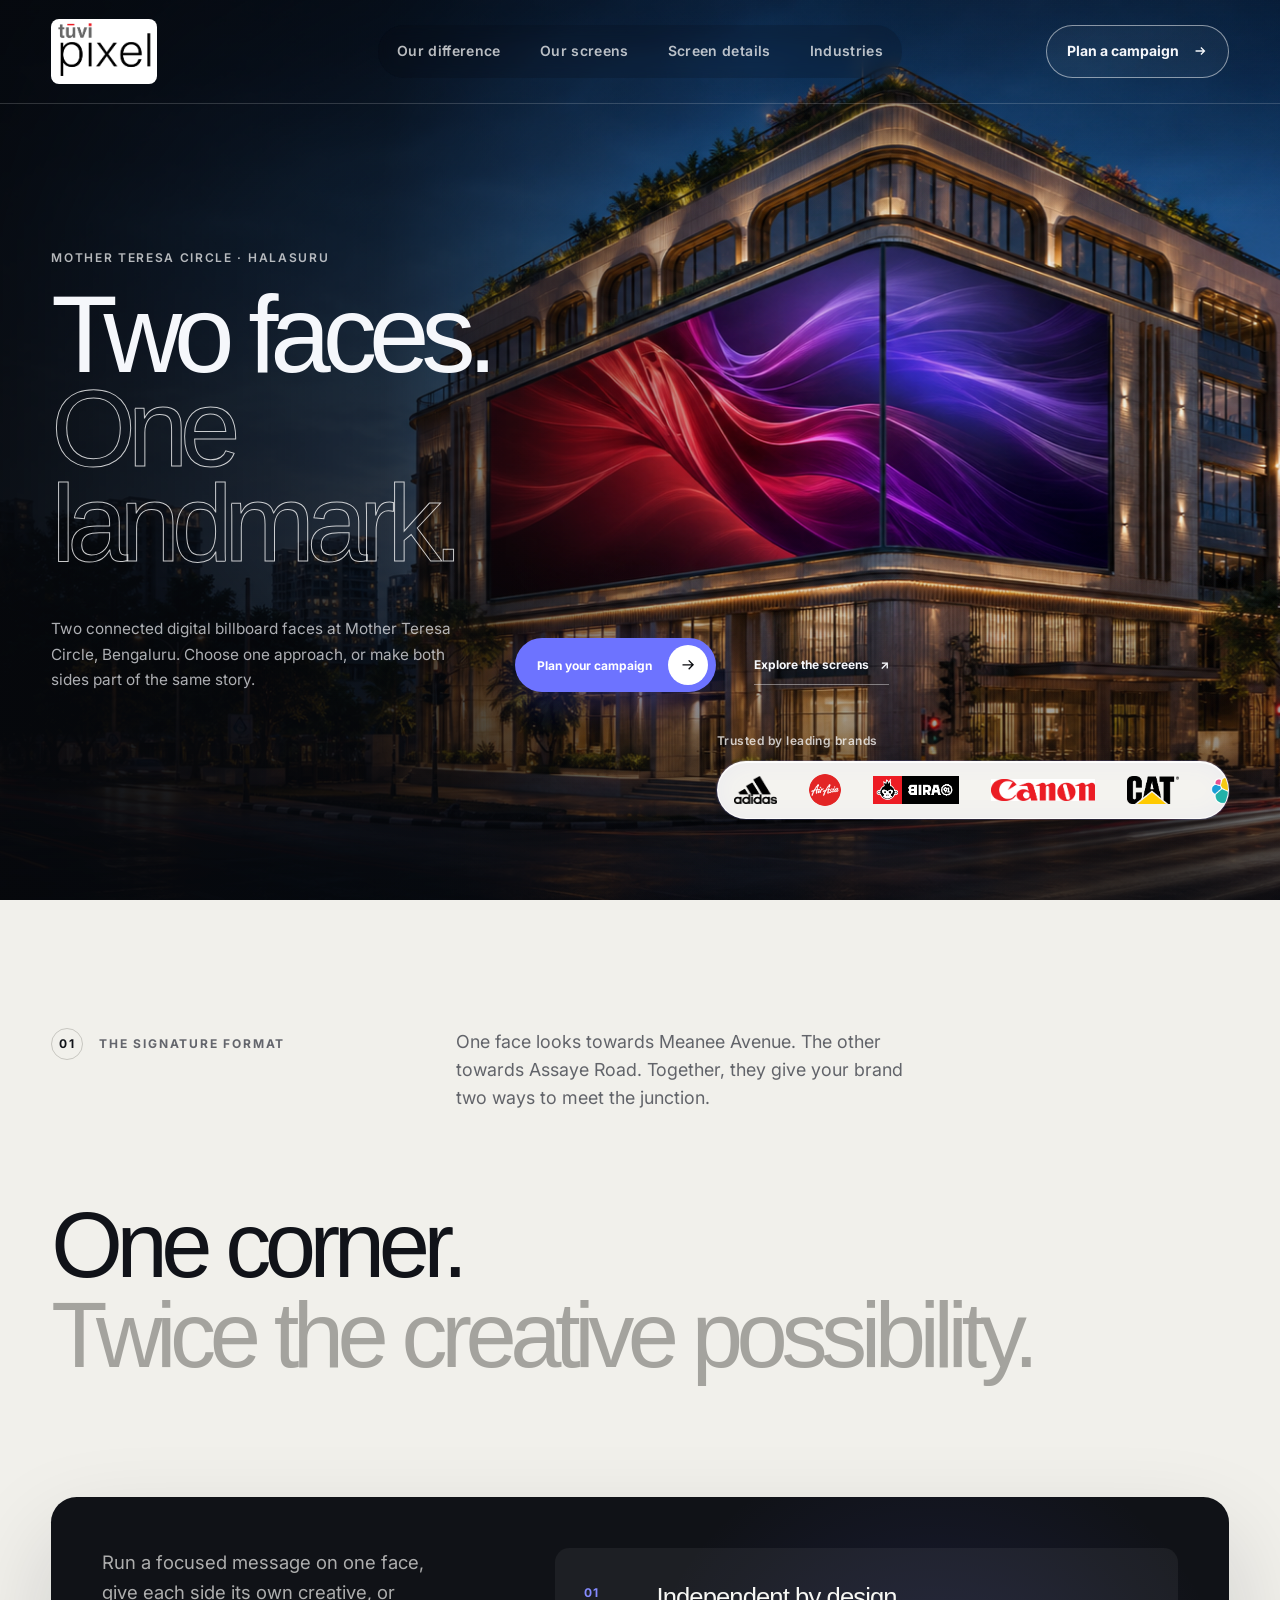
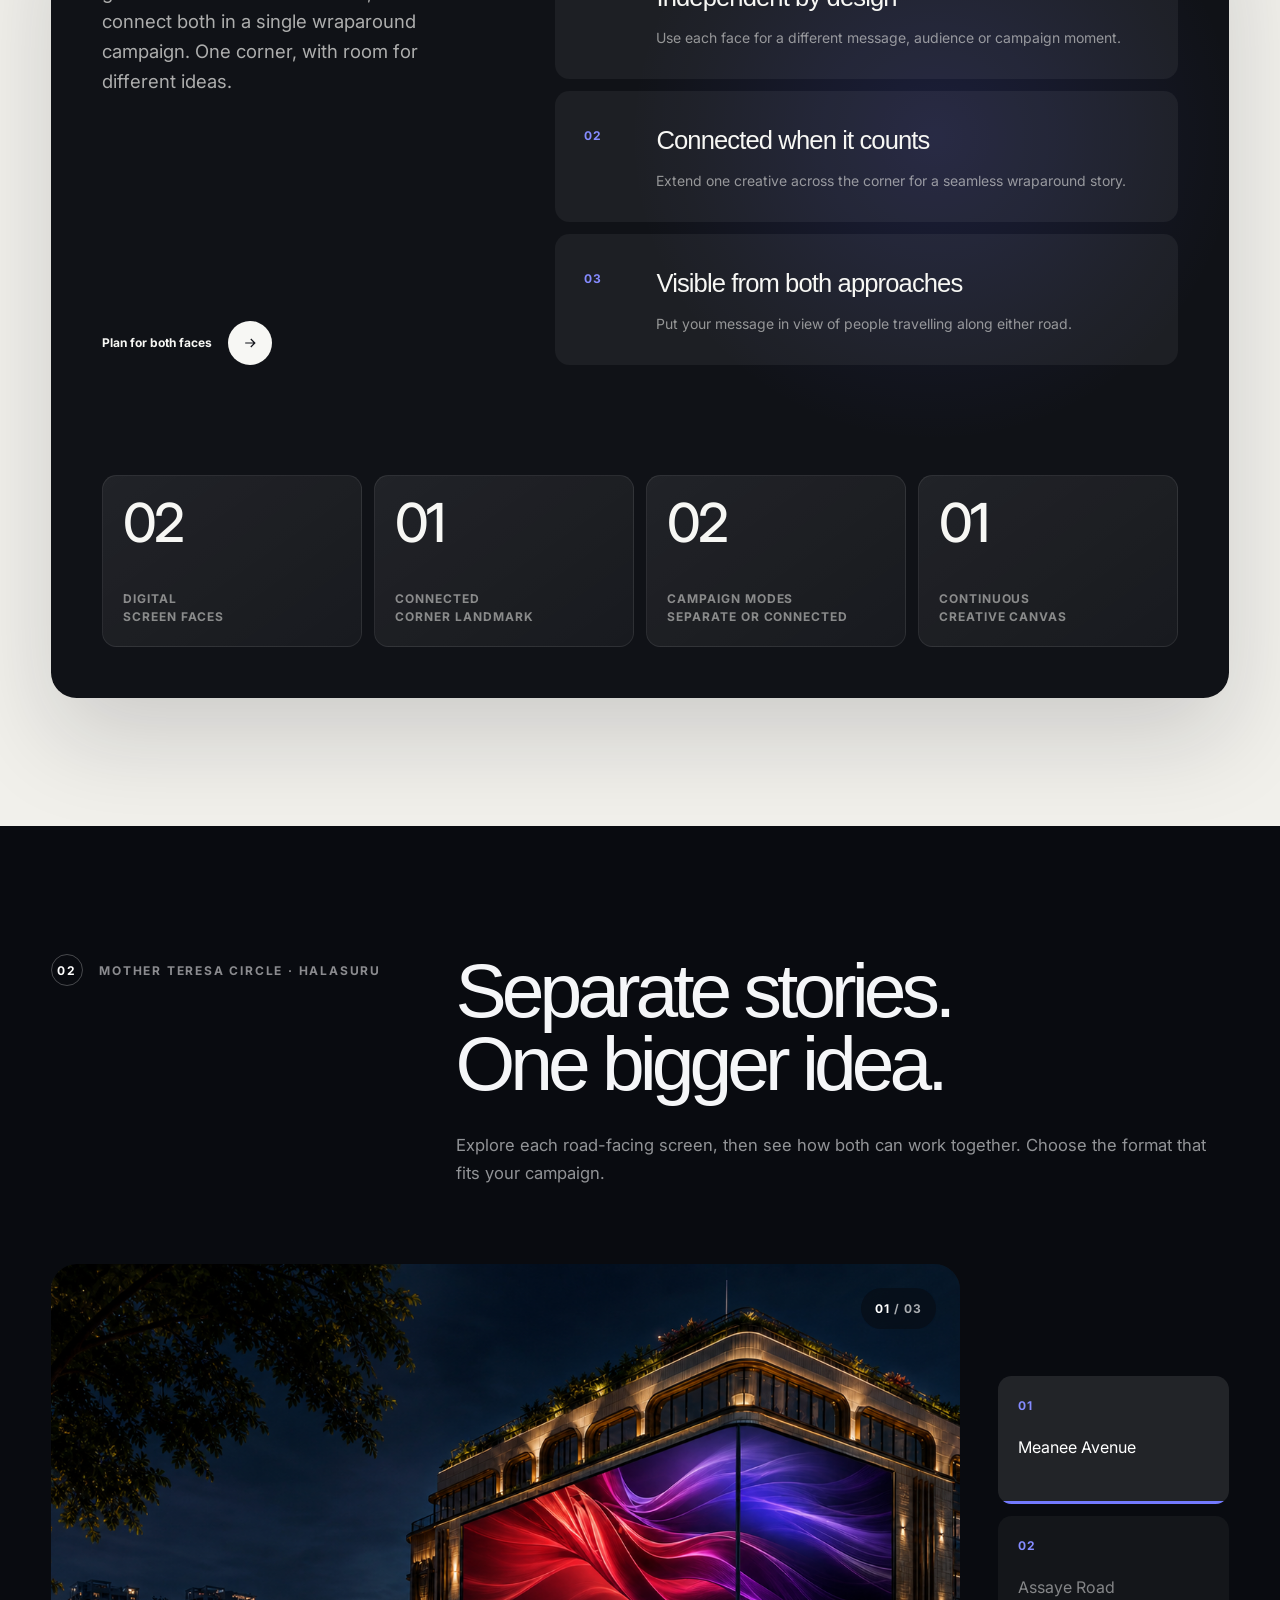
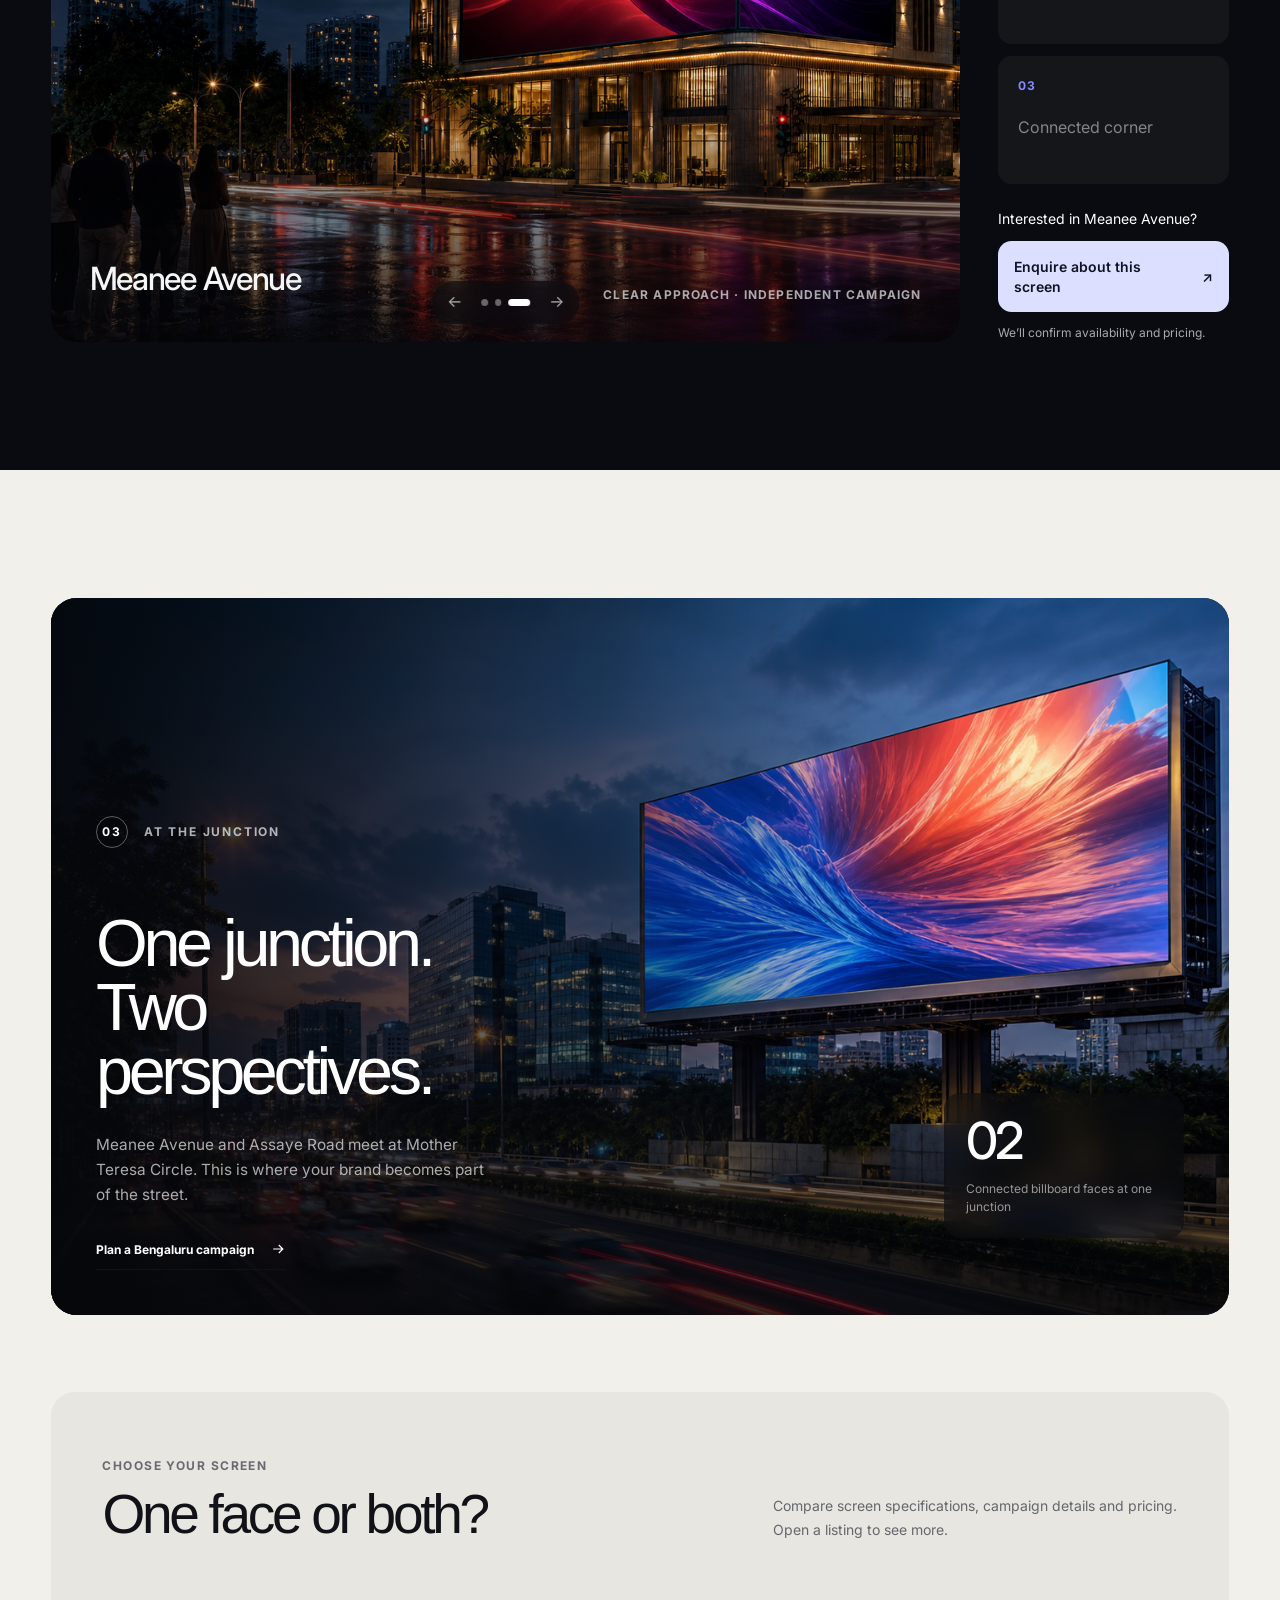
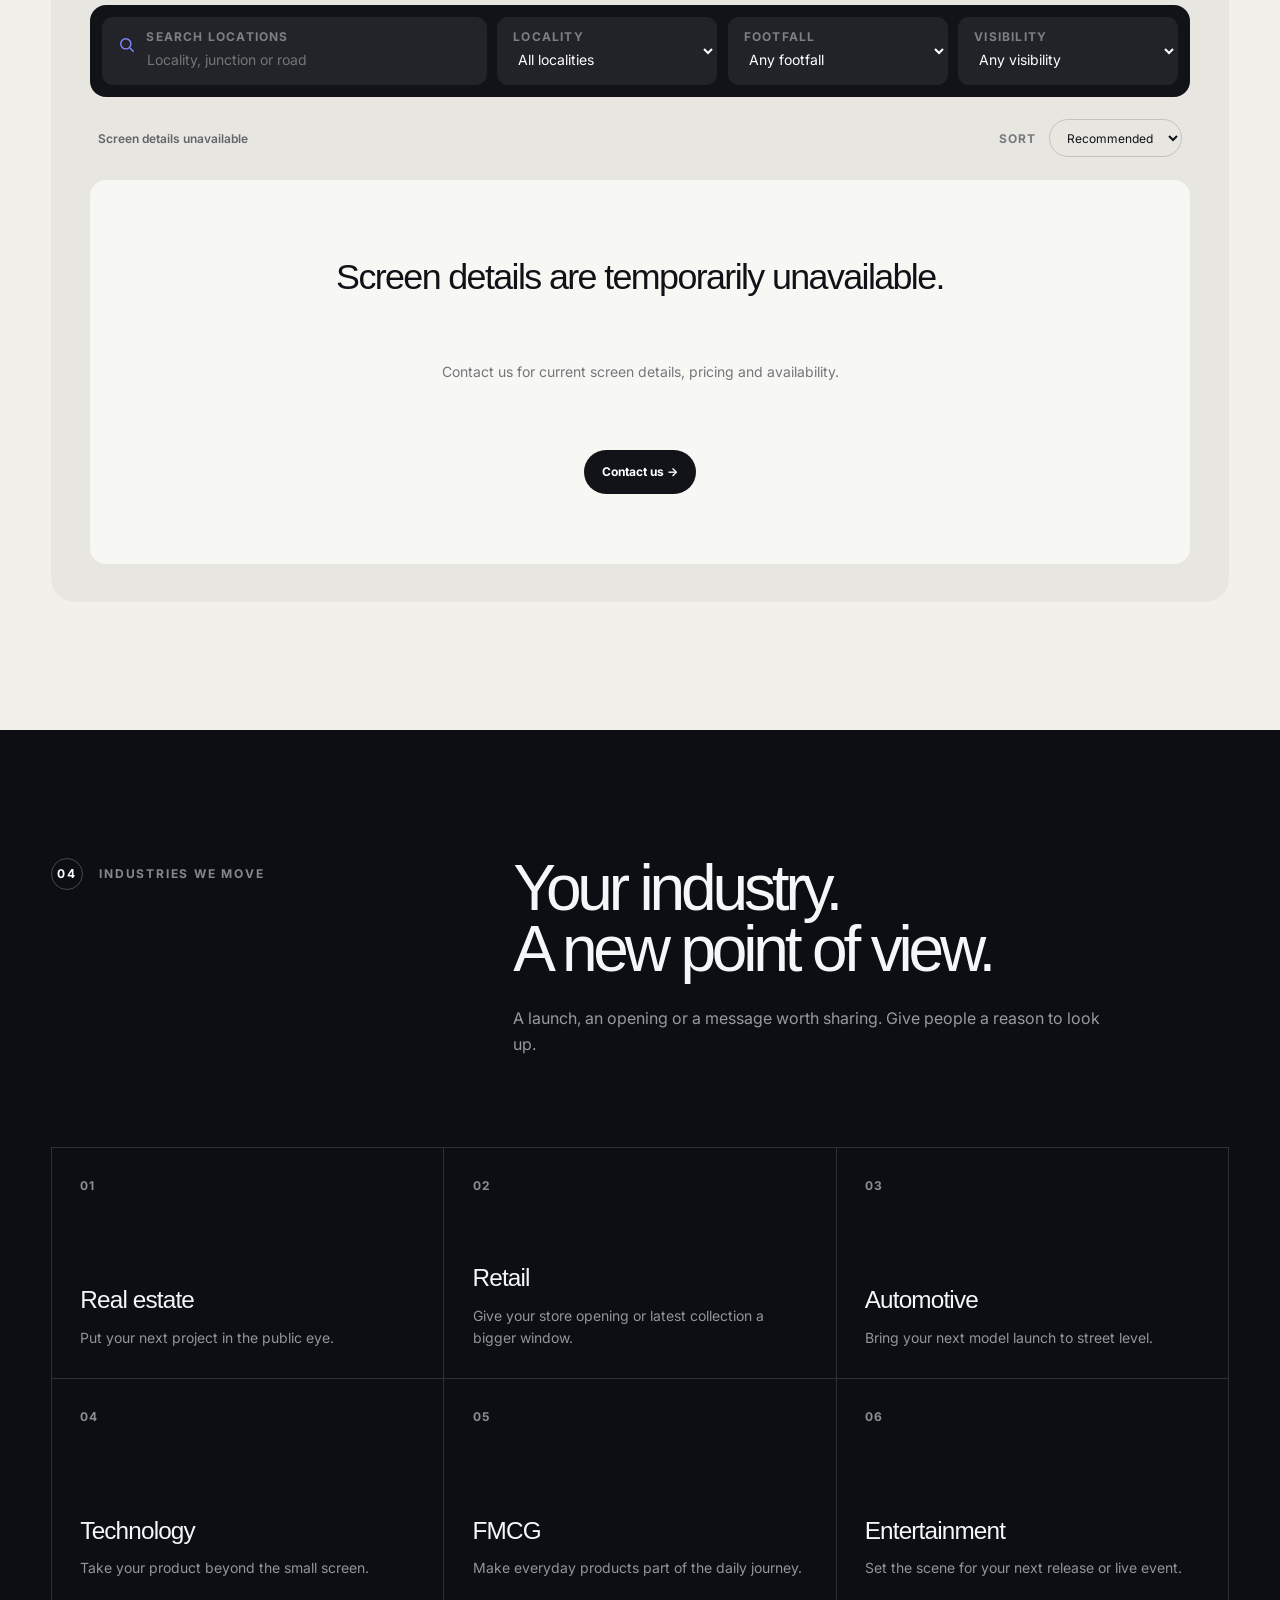
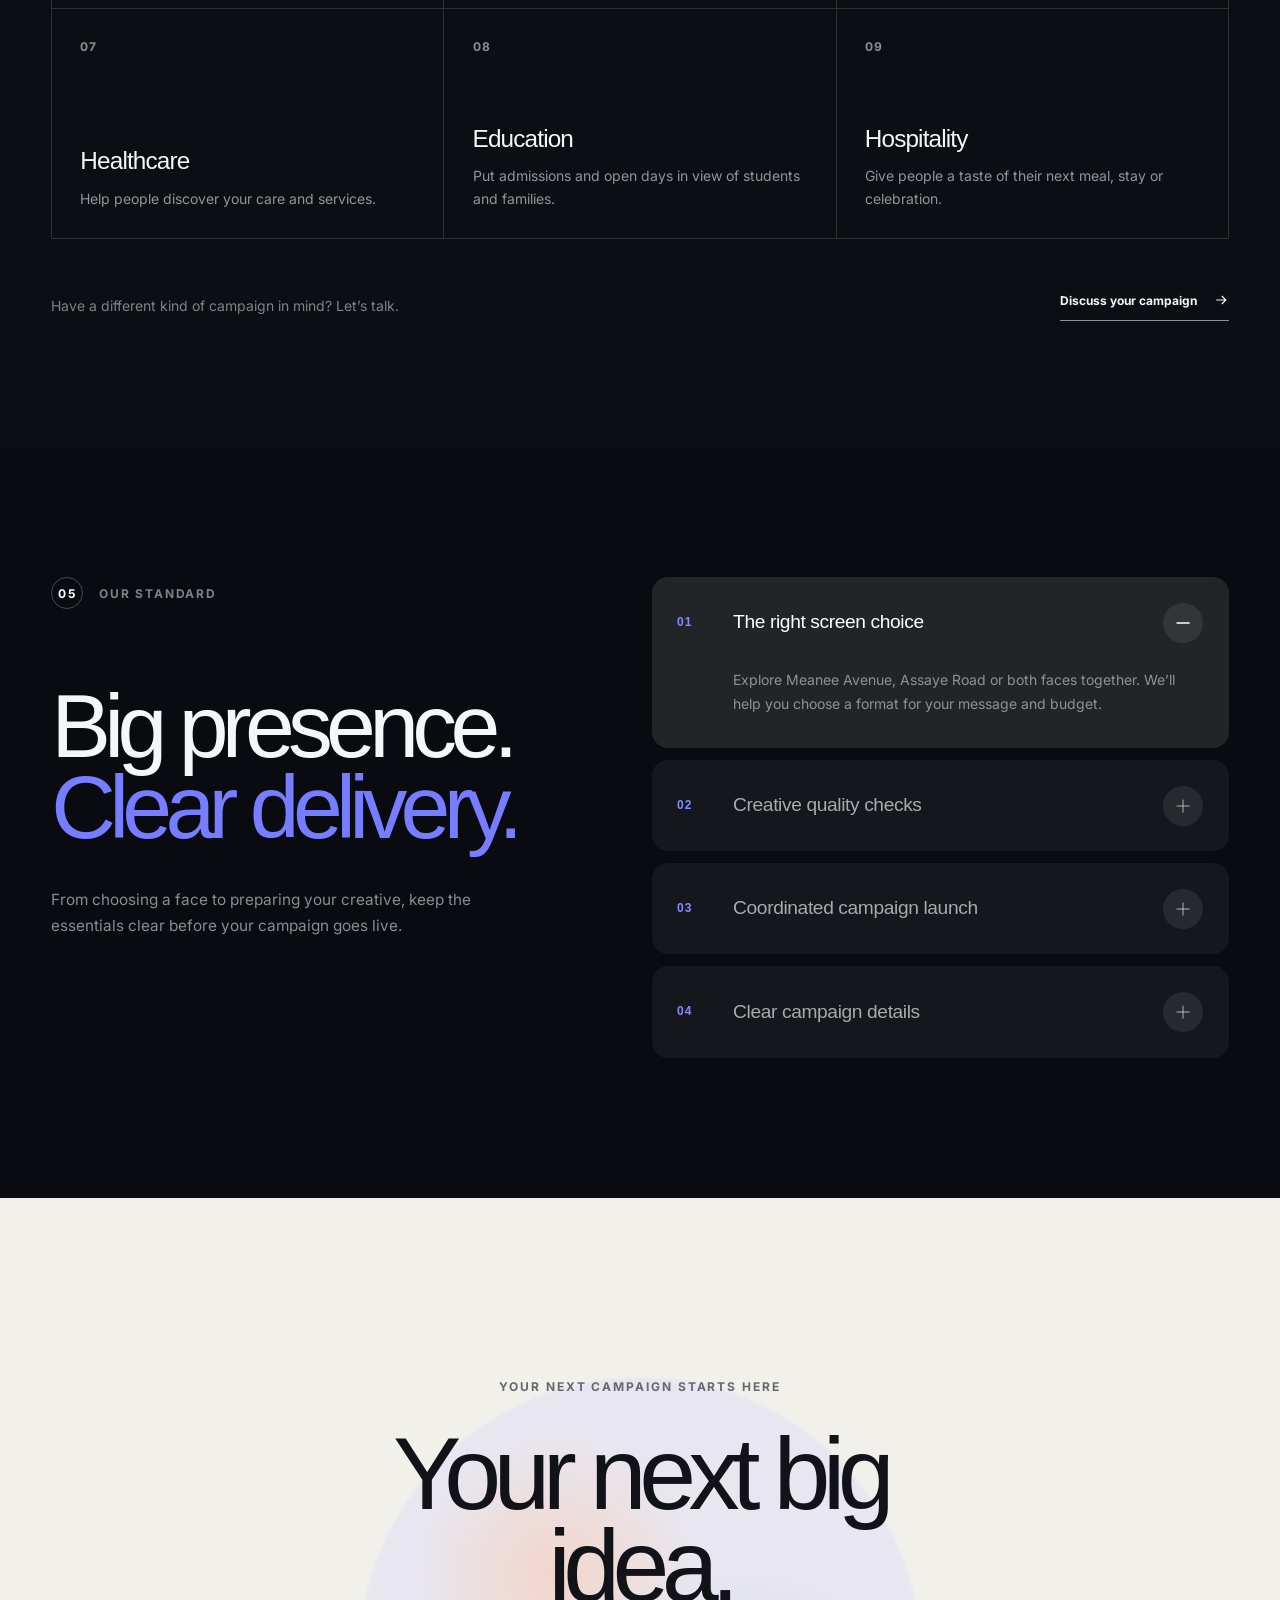
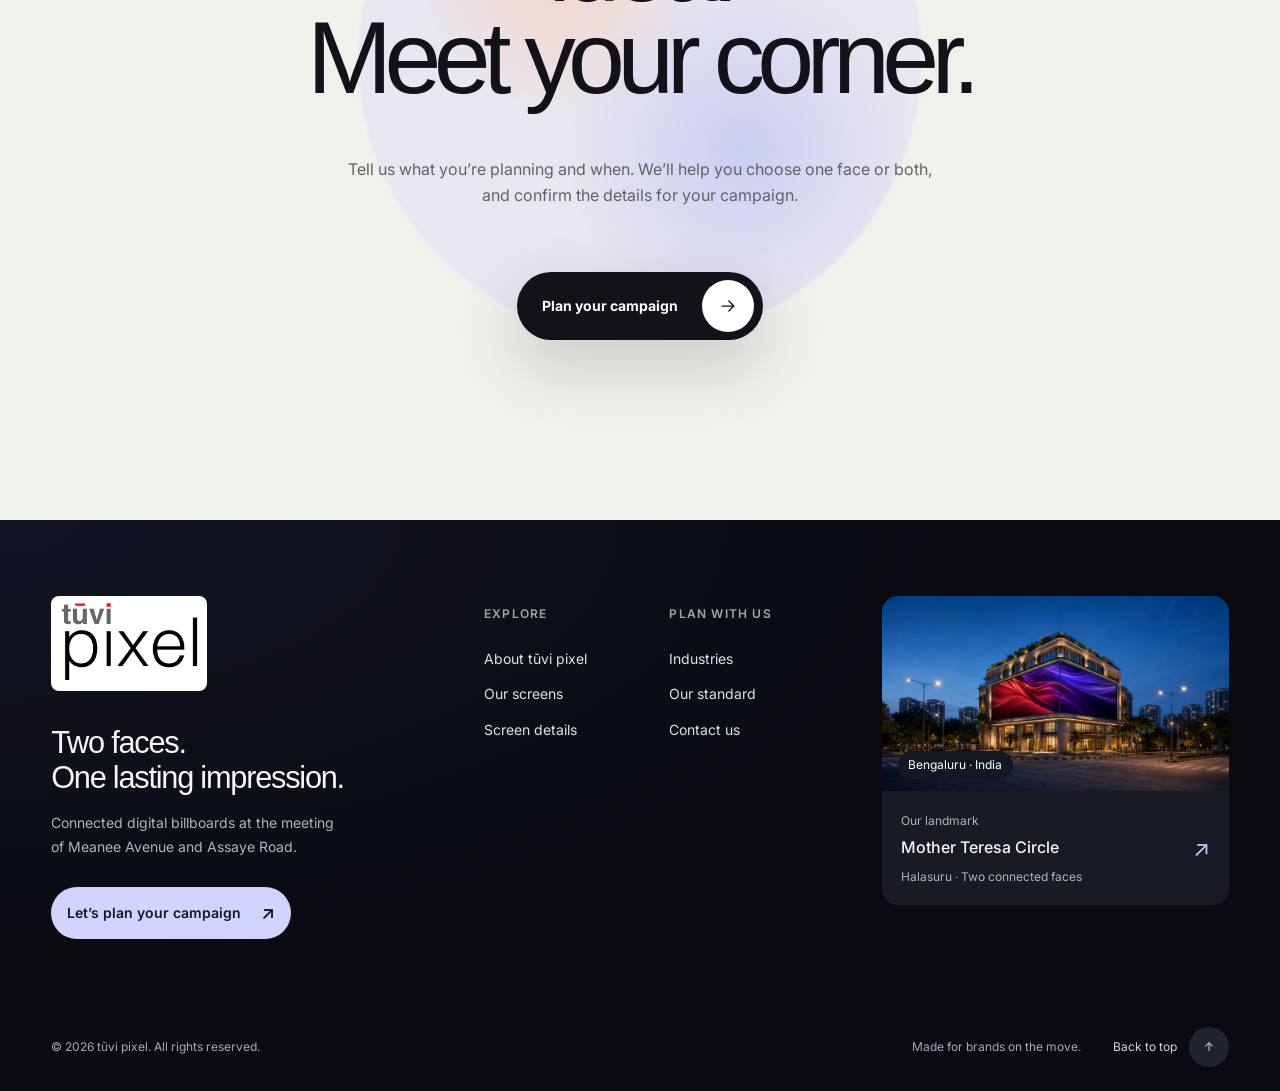
==== commit 149872e4: "Added the booking stutus and until they booked" ====
--- a/index.html
+++ b/index.html
@@ -24,8 +24,9 @@
 
     <header class="site-header" data-header>
       <a class="brand" href="#" aria-label="tūvi pixel home">
-        <!-- Text wordmark until approved logo artwork is available. -->
-        <span class="brand__logo brand-wordmark">tūvi pixel</span>
+        <span class="brand__logo brand-logo">
+          <img src="assets/logo/Logo_main.png" alt="tūvi pixel" width="4167" height="4167">
+        </span>
       </a>
 
       <button
@@ -45,6 +46,7 @@
         <a href="#formats">Our screens</a>
         <a href="#locations">Screen details</a>
         <a href="#industries">Industries</a>
+        <a class="site-nav__contact" href="contact.html">Contact us <span aria-hidden="true">↗</span></a>
       </nav>
 
       <a class="header-cta" href="contact.html">
@@ -869,7 +871,9 @@
       <div class="site-footer__top">
         <div class="footer-identity">
           <a class="footer-brand" href="index.html" aria-label="tūvi pixel home">
-            <span class="brand-wordmark">tūvi pixel</span>
+            <span class="brand-logo">
+              <img src="assets/logo/Logo_main.png" alt="tūvi pixel" width="4167" height="4167" loading="lazy">
+            </span>
           </a>
           <p class="footer-identity__headline">Two faces.<br>One lasting impression.</p>
           <p class="footer-identity__copy">Connected digital billboards at the meeting of Meanee Avenue and Assaye Road.</p>
--- a/styles.css
+++ b/styles.css
@@ -111,20 +111,31 @@
   min-width: 0;
 }
 
-/* Live-text wordmark: replace when approved logo artwork is available. */
-.brand-wordmark {
-  font-family: var(--font-heading);
-  font-size: clamp(1.75rem, 2.4vw, 2.25rem);
-  font-weight: 600;
-  letter-spacing: -0.055em;
-  line-height: 1.1;
-  color: #fff;
-  white-space: nowrap;
+/* Frame the square source's white margins without stretching or recolouring the logo. */
+.brand-logo {
+  position: relative;
+  display: block;
+  width: 106px;
+  aspect-ratio: 1.65;
+  overflow: hidden;
+  border-radius: 8px;
+  background: #fff;
+  flex-shrink: 0;
+}
+
+.brand-logo img {
+  position: absolute;
+  top: -31%;
+  left: 0;
+  display: block;
+  width: 100%;
+  max-width: none;
+  height: auto;
 }
 
 .brand__logo {
   display: block;
-  width: clamp(9.5rem, 12vw, 12rem);
+  width: 106px;
   height: auto;
   object-fit: contain;
   transition:
@@ -147,6 +158,9 @@
   border-radius: 999px;
   backdrop-filter: blur(8px);
 }
+
+/* Mobile enquiry link lives inside the menu; desktop keeps its existing CTA. */
+.site-nav .site-nav__contact { display: none; }
 
 .site-nav a {
   position: relative;
@@ -1725,7 +1739,7 @@
 }
 
 .footer-brand { display: inline-flex; }
-.footer-brand .brand-wordmark { font-size: clamp(2rem, 3vw, 2.75rem); }
+.footer-brand .brand-logo { width: 156px; }
 .footer-identity__headline {
   margin: 1.75rem 0 1rem;
   font-family: var(--font-heading);
@@ -1952,7 +1966,7 @@
   justify-content: space-between;
   gap: 2rem;
   align-items: center;
-  margin-bottom: clamp(2.5rem, 5vw, 4.5rem);
+  margin-bottom: clamp(2rem, 2vw, 2rem);
 }
 
 .contact-form__heading span {
@@ -1970,7 +1984,7 @@
 .form-grid {
   display: grid;
   grid-template-columns: repeat(2, minmax(0, 1fr));
-  gap: 1.5rem 1rem;
+  gap: 1rem 1rem;
 }
 
 .form-field {
@@ -1994,7 +2008,7 @@
 .form-field select,
 .form-field textarea {
   width: 100%;
-  padding: 0.95rem 1rem;
+  padding: 0.6rem 0.6rem;
   color: #111319;
   background: rgba(255, 255, 255, 0.66);
   border: 1px solid transparent;
@@ -2049,7 +2063,7 @@
   grid-template-columns: auto 1fr;
   gap: 0.75rem;
   align-items: start;
-  margin-top: 1.5rem;
+  margin-top: 1rem;
   color: #66686e;
   font-size: var(--text-xs);
   line-height: 1.5;
@@ -2182,14 +2196,18 @@
   }
 
   .site-nav {
-    position: fixed;
-    inset: var(--header-height) 0 auto;
+    position: absolute;
+    inset: calc(100% + 0.5rem) 1rem auto;
     display: grid;
-    gap: 0.35rem;
-    padding: 1rem var(--page-gutter) 2rem;
-    background: rgba(7, 9, 13, 0.97);
-    border-bottom: 1px solid var(--line);
-    border-radius: 0;
+    gap: 0.3rem;
+    padding: 0.75rem;
+    max-height: calc(100dvh - var(--header-height) - 2rem);
+    overflow-y: auto;
+    overscroll-behavior: contain;
+    background: #11141c;
+    border: 1px solid rgba(255, 255, 255, 0.1);
+    border-radius: 1.25rem;
+    box-shadow: 0 1.5rem 3rem rgba(0, 0, 0, 0.3);
     opacity: 0;
     visibility: hidden;
     transform: translateY(-1rem);
@@ -2206,10 +2224,36 @@
   }
 
   .site-nav a {
-    padding: 1rem 0;
-    border-bottom: 1px solid var(--line);
-    border-radius: 0;
+    padding: 1rem;
+    min-height: 52px;
+    border: 0;
+    border-radius: 0.75rem;
     font-size: 1rem;
+    font-weight: 500;
+    letter-spacing: 0;
+  }
+
+  .site-nav a:focus-visible, .menu-toggle:focus-visible {
+    outline: 2px solid #a4abff;
+    outline-offset: 2px;
+  }
+
+  .site-nav .site-nav__contact {
+    display: flex;
+    justify-content: space-between;
+    align-items: center;
+    gap: 1rem;
+    margin-top: 0.5rem;
+    background: #dcdfff;
+    color: #171a2c;
+    font-weight: 600;
+  }
+
+  .site-nav .site-nav__contact:hover,
+  .site-nav .site-nav__contact:focus-visible { background: #fff; color: #171a2c; }
+
+  @media (prefers-reduced-motion: reduce) {
+    .site-nav { transition: none; }
   }
 
   .header-cta {
@@ -2334,7 +2378,7 @@
 
 @media (max-width: 600px) {
   .brand__logo {
-    width: 9.25rem;
+    width: 96px;
   }
 
   .hero {
@@ -2813,7 +2857,7 @@
 
 /* The paired option gets a quiet accent, without implying a discount or recommendation. */
 .inventory-card--combined > button { background: #efeffa; }
-.inventory-card--combined .inventory-card__visual > span { background: #dcdfff; color: #22243a; }
+.inventory-card--combined .inventory-card__ownership { background: #dcdfff; color: #22243a; }
 
 .inventory-card > button:hover,
 .inventory-card > button:focus-visible {
@@ -2831,9 +2875,10 @@
   justify-content: space-between;
   flex-direction: column;
   width: 100%;
-  aspect-ratio: 16 / 10;
-  min-height: 13rem;
-  padding: 1.2rem;
+  aspect-ratio: 2 / 1;
+  min-height: 0;
+  flex-shrink: 0;
+  padding: 1rem;
   color: white;
   background: #11131d;
   overflow: hidden;
@@ -2855,19 +2900,52 @@
   transition: transform 600ms cubic-bezier(0.2, 0.7, 0.2, 1);
 }
 
-.inventory-card__visual > span {
+.inventory-card__ownership {
   position: relative;
   z-index: 1;
   align-self: flex-start;
-  padding: 0.45rem 0.65rem;
+  padding: 0.4rem 0.6rem;
   background: rgba(8, 10, 15, 0.38);
   backdrop-filter: blur(8px);
   border-radius: 999px;
-  font-size: var(--text-xs);
+  font-size: 11px;
   font-weight: 600;
-  letter-spacing: 0.1em;
+  letter-spacing: 0.06em;
   text-transform: uppercase;
 }
+
+/* Status is informational, not a second button inside the card button. */
+.inventory-card__badges {
+  position: relative;
+  z-index: 1;
+  display: flex;
+  align-items: flex-start;
+  justify-content: space-between;
+  flex-wrap: wrap;
+  gap: 0.5rem;
+}
+
+.inventory-booking {
+  display: grid;
+  justify-items: end;
+  gap: 0.3rem;
+  margin-left: auto;
+  font-size: 12px;
+  line-height: 1.4;
+}
+
+.inventory-booking__badge {
+  display: inline-flex;
+  align-items: center;
+  gap: 0.4rem;
+  padding: 0.45rem 0.65rem;
+  border-radius: 999px;
+  background: #fce8e6;
+  color: #934640;
+  font-weight: 600;
+}
+
+.inventory-booking small { padding: 0.2rem 0.45rem; border-radius: 0.3rem; background: rgba(8, 10, 15, 0.8); color: #fff; font-size: 12px; }
 
 .inventory-card > button:hover .inventory-card__visual img {
   transform: scale(1.045);
@@ -2886,7 +2964,7 @@
   flex-direction: column;
   flex: 1;
   width: 100%;
-  padding: clamp(1.1rem, 2vw, 1.6rem);
+  padding: 1.1rem 1.2rem;
 }
 
 .inventory-card__meta {
@@ -2897,35 +2975,32 @@
 }
 
 .inventory-card h4 {
-  margin: 0.5rem 0 0.65rem;
-  font-size: clamp(1.35rem, 2vw, 1.75rem);
+  margin: 0.4rem 0 1.1rem;
+  font-size: clamp(1.125rem, 1.5vw, 1.35rem);
   font-weight: 500;
   line-height: 1.2;
   letter-spacing: -0.02em;
   overflow-wrap: anywhere;
-}
-
-.inventory-card__description {
   display: -webkit-box;
   -webkit-box-orient: vertical;
   -webkit-line-clamp: 2;
   overflow: hidden;
-  margin: 0 0 1.5rem;
-  color: #62646d;
-  font-size: 14px;
-  line-height: 1.6;
-}
-
+}
+
+/* Size and price share one compact row; wrap long prices without overflowing. */
 .inventory-card__price {
   display: flex;
+  justify-content: flex-end;
   align-items: baseline;
   flex-wrap: wrap;
-  gap: 0.4rem;
-  margin-top: 1.5rem;
+  gap: 0.2rem 0.35rem;
+  min-width: 0;
+  text-align: right;
+  overflow-wrap: anywhere;
 }
 
 .inventory-card__price strong {
-  font-size: clamp(1.25rem, 1.7vw, 1.5rem);
+  font-size: clamp(1rem, 1vw, 1rem);
   font-weight: 600;
   letter-spacing: -0.025em;
 }
@@ -2939,21 +3014,6 @@
     grid-template-columns: repeat(4, minmax(0, 1fr));
     gap: 1rem;
   }
-  .inventory-grid--catalogue .inventory-card__visual {
-    aspect-ratio: 16 / 9;
-    min-height: 10rem;
-  }
-  .inventory-grid--catalogue .inventory-card__content { padding: 1.15rem; }
-  .inventory-grid--catalogue .inventory-card h4 {
-    font-size: 1.25rem;
-    display: -webkit-box;
-    -webkit-box-orient: vertical;
-    -webkit-line-clamp: 2;
-    overflow: hidden;
-  }
-  .inventory-grid--catalogue .inventory-card__description { margin-bottom: 1rem; }
-  .inventory-grid--catalogue .inventory-card__price { margin-top: 1rem; }
-  .inventory-grid--catalogue .inventory-card__action { margin-top: 1rem; }
 }
 
 @media (prefers-reduced-motion: reduce) {
@@ -2962,8 +3022,9 @@
 
 .inventory-card__metrics {
   display: grid;
-  grid-template-columns: repeat(2, minmax(0, 1fr));
-  gap: 0.5rem;
+  grid-template-columns: minmax(0, 0.85fr) minmax(0, 1.15fr);
+  align-items: end;
+  gap: 0.75rem;
   margin-top: auto;
 }
 
@@ -2987,8 +3048,8 @@
   display: flex;
   justify-content: space-between;
   align-items: center;
-  margin-top: 1.5rem;
-  padding-top: 1rem;
+  margin-top: 1rem;
+  padding-top: 0.85rem;
   border-top: 1px solid #deddd7;
   font-size: 14px;
   font-weight: 600;
@@ -3004,7 +3065,7 @@
 }
 
 .inventory-skeleton {
-  min-height: 31rem;
+  min-height: 23rem;
   background:
     linear-gradient(90deg, transparent, rgba(255, 255, 255, 0.7), transparent),
     #d7d6d0;
@@ -3390,10 +3451,6 @@
     margin-left: auto;
   }
 
-  .inventory-card__visual {
-    min-height: 13rem;
-  }
-
   .inventory-grid {
     grid-template-columns: none;
     grid-auto-flow: column;
